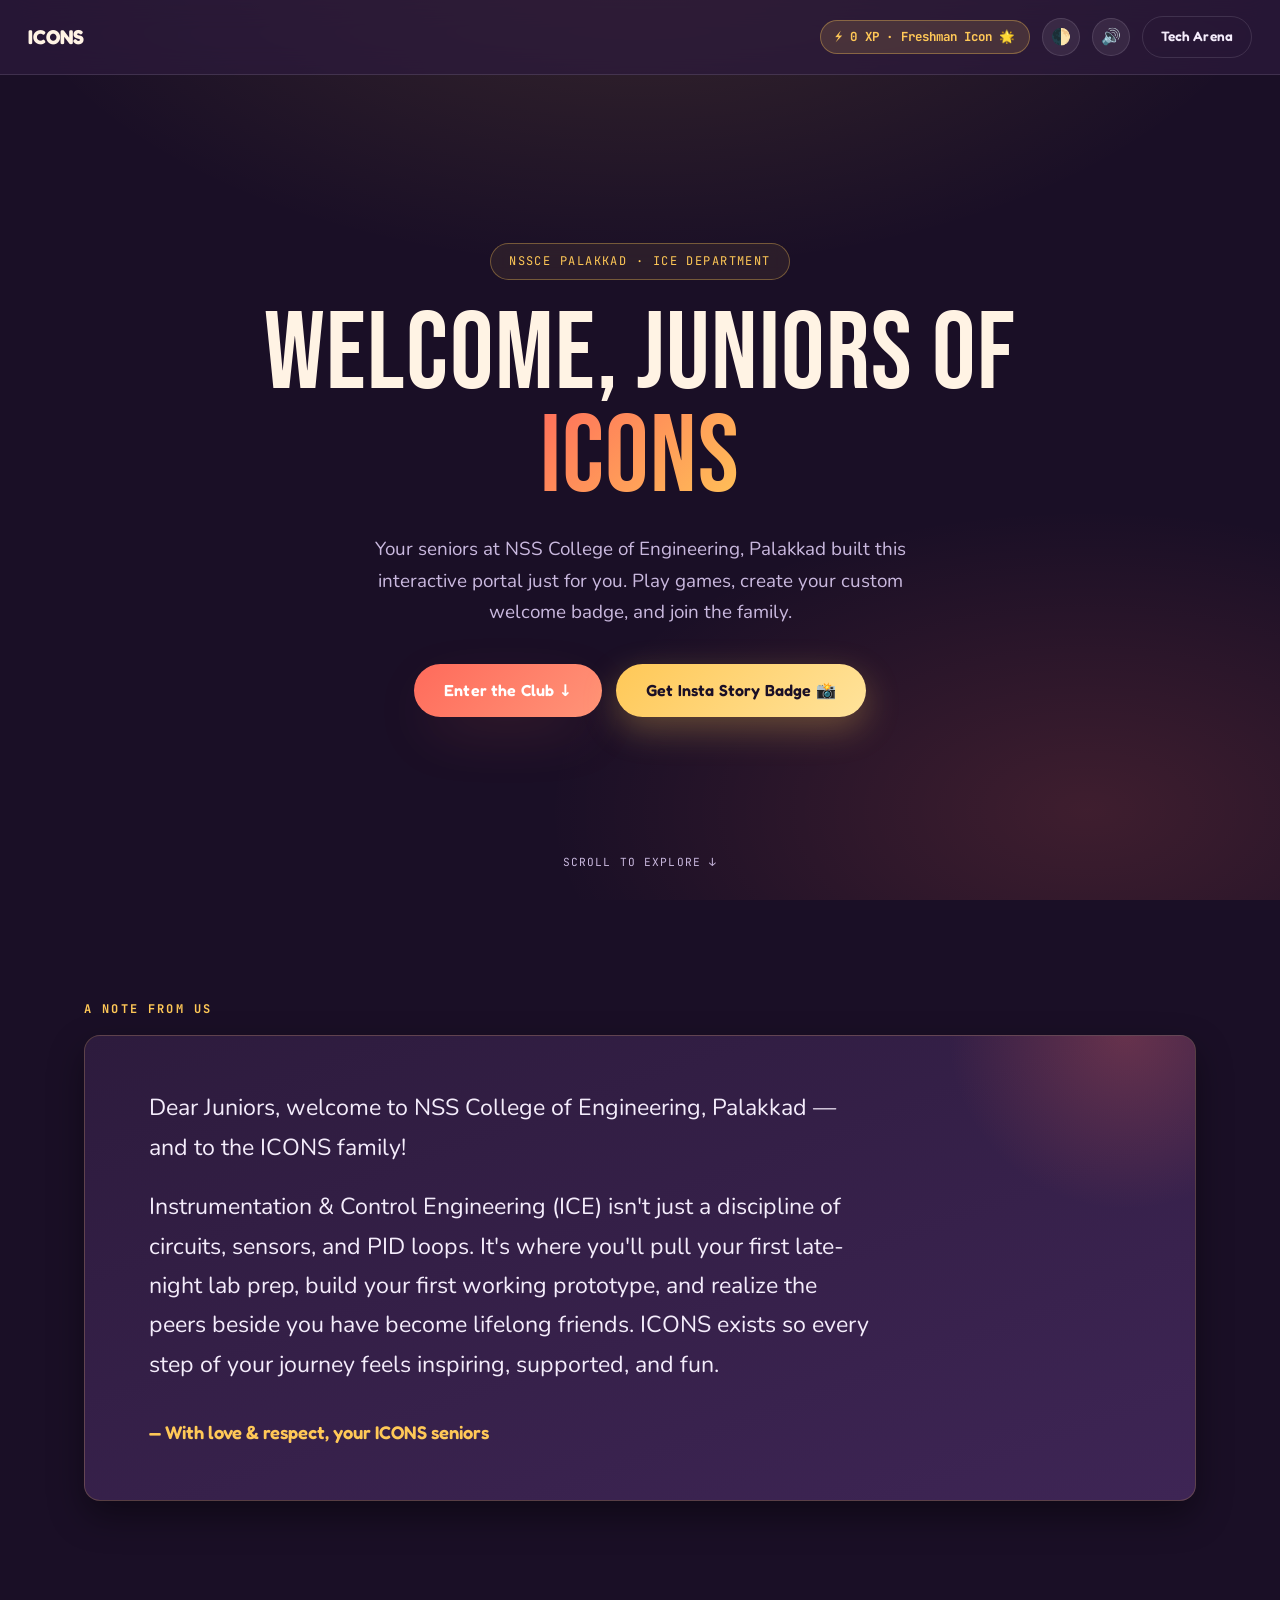
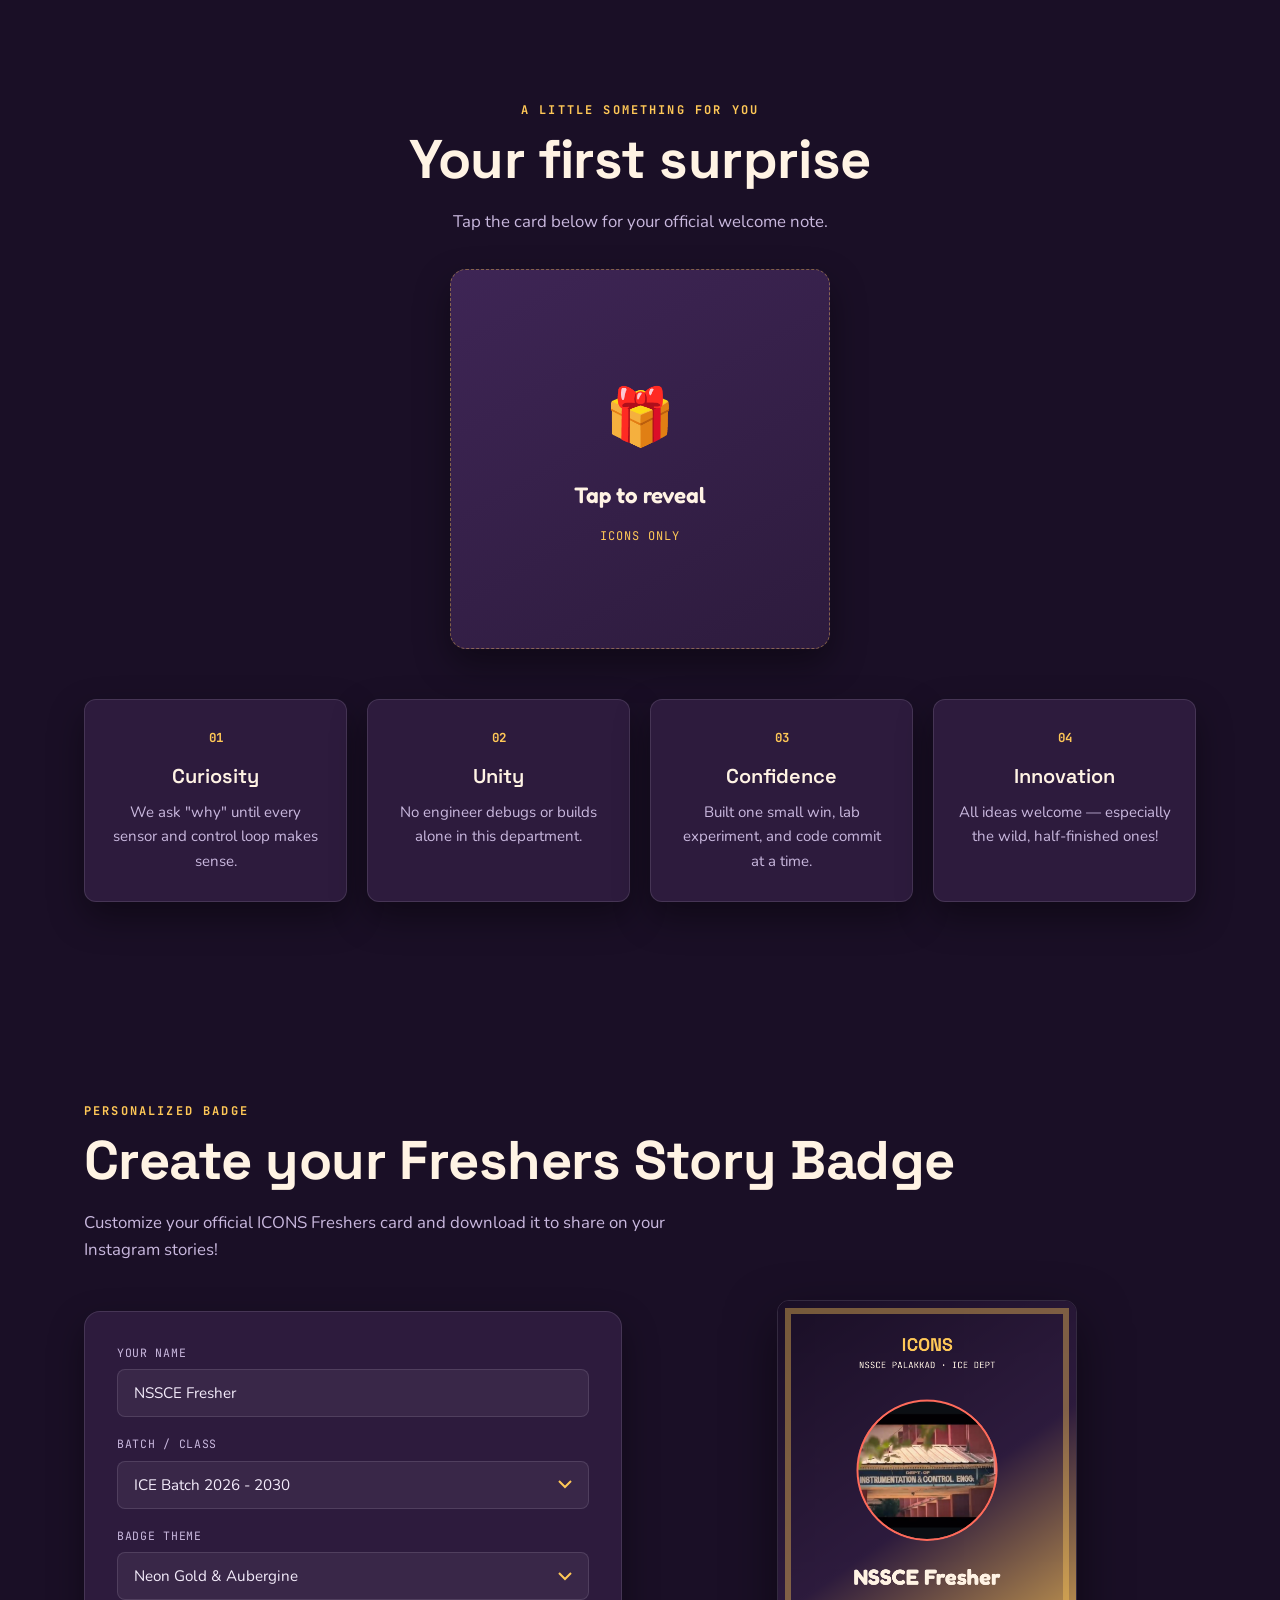
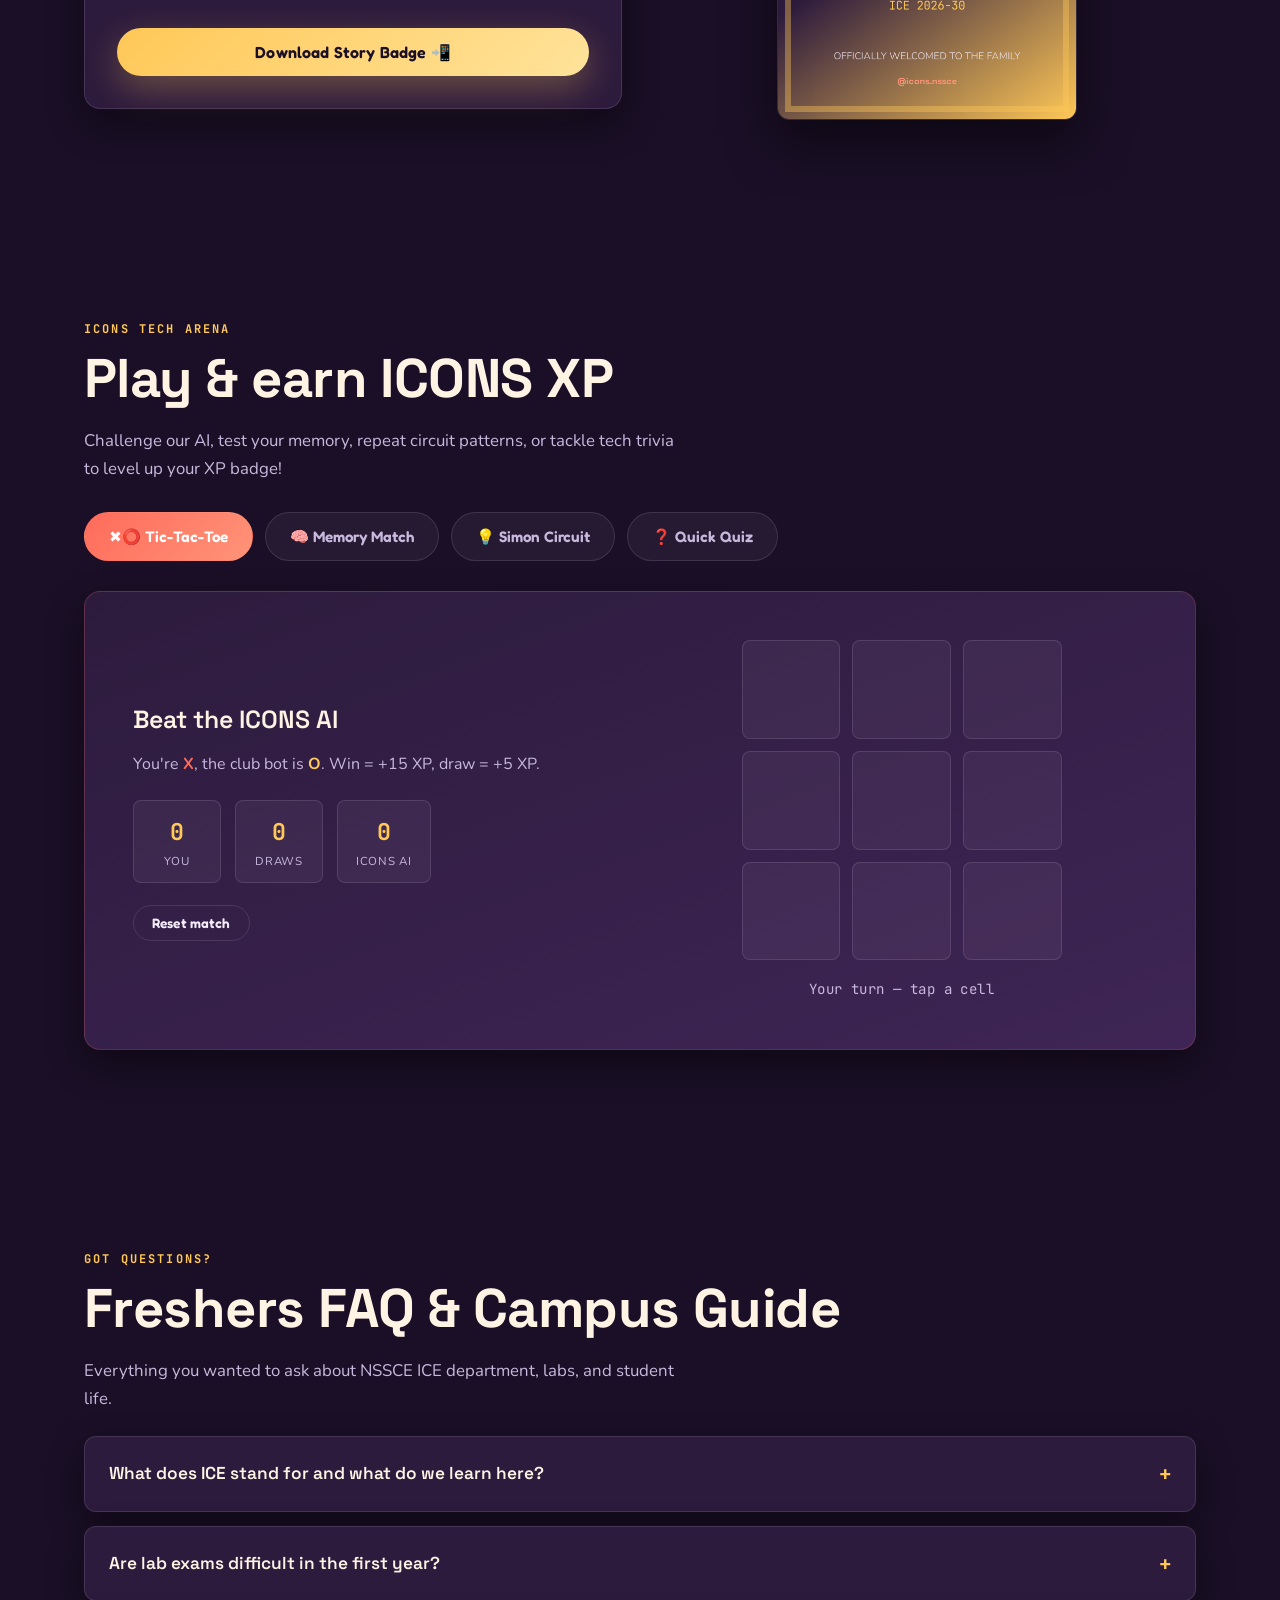
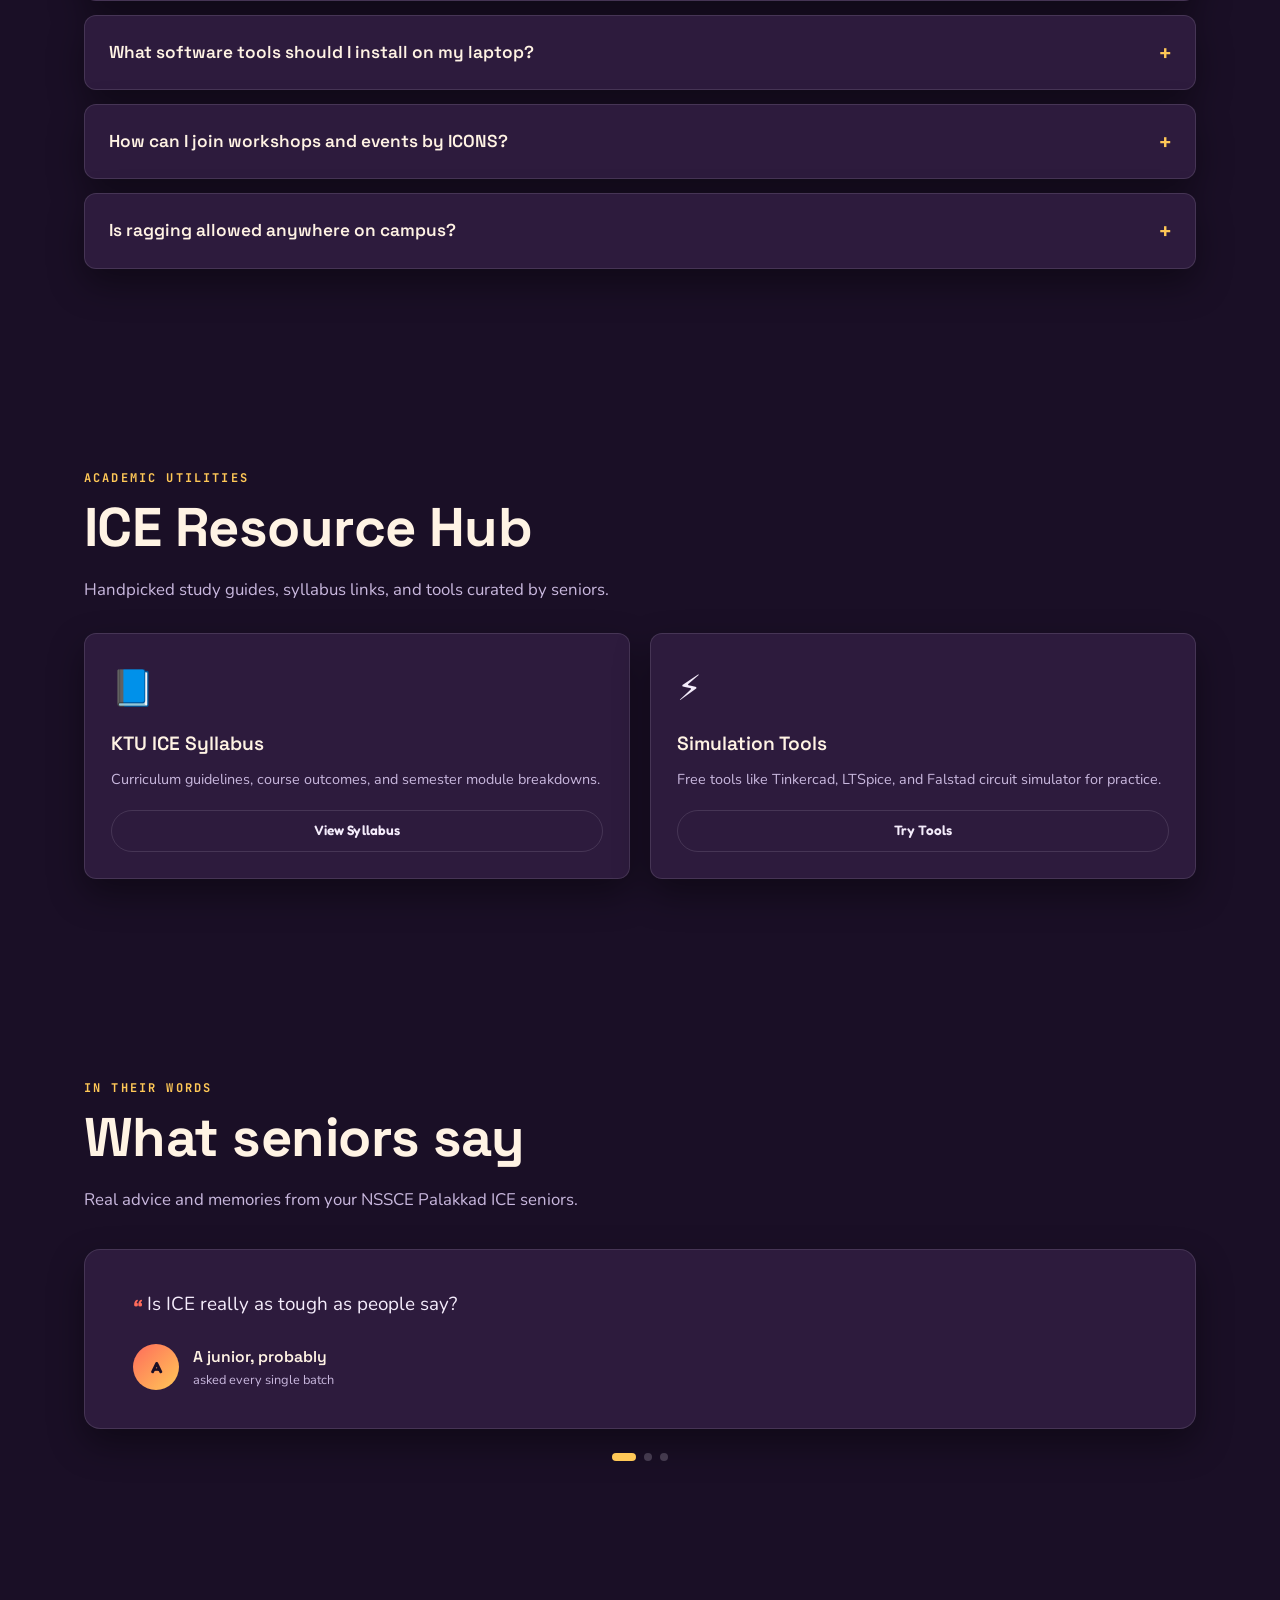
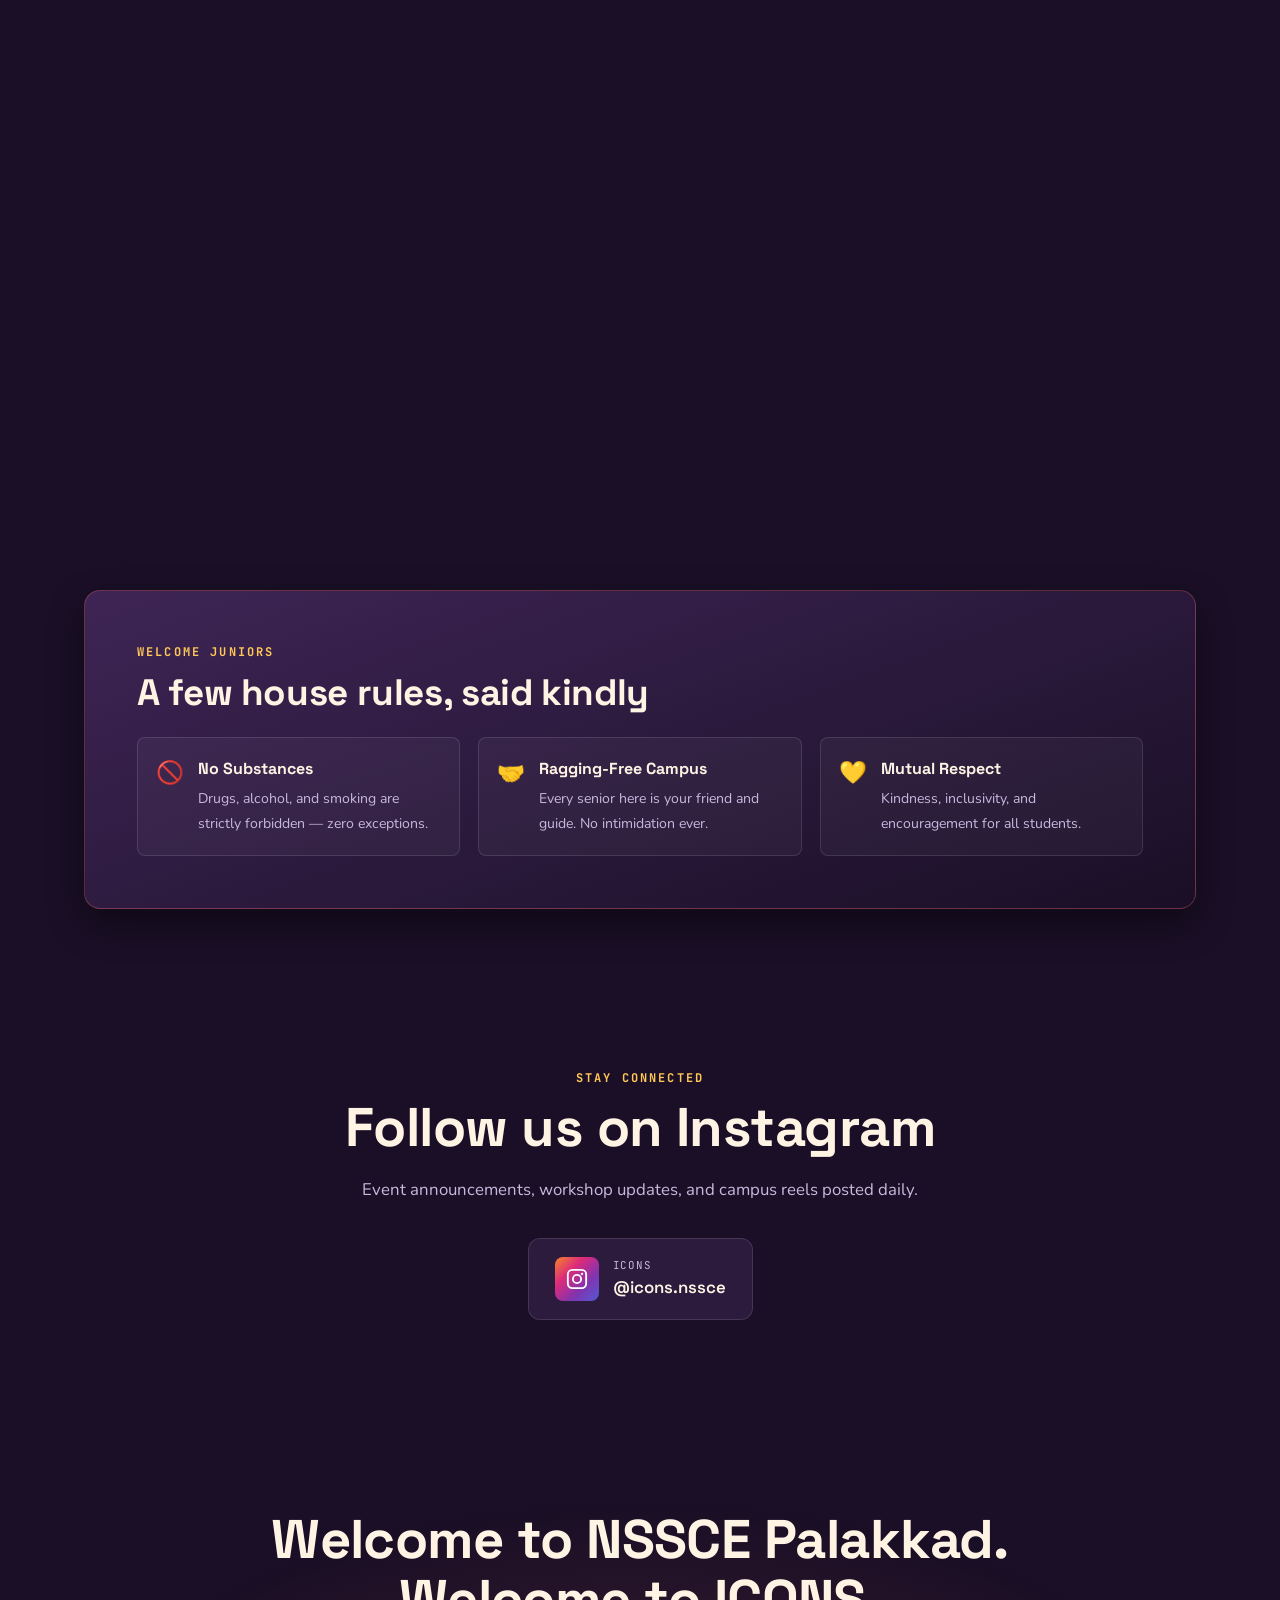
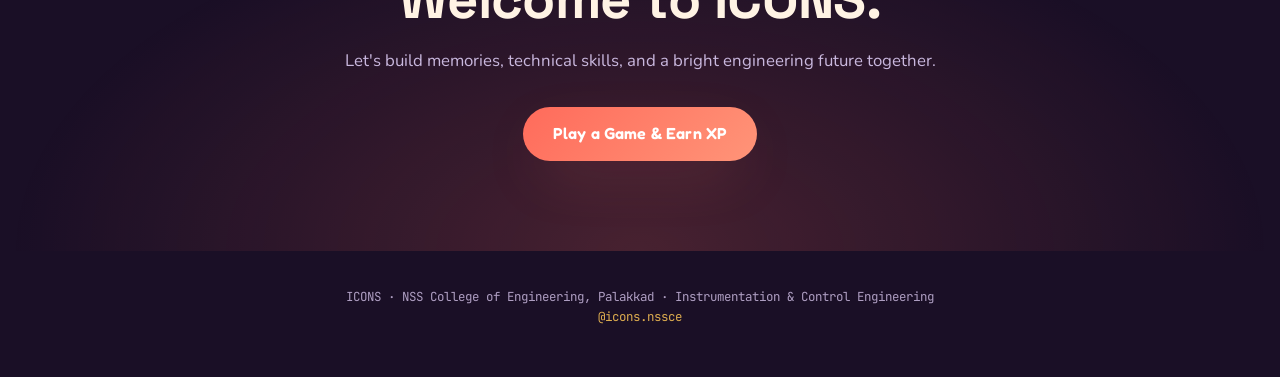
==== index.html @ 12be8f96 "Initial commit" ====
<!DOCTYPE html>
<html lang="en" data-theme="dark">
<head>
<meta charset="UTF-8">
<meta name="viewport" content="width=device-width, initial-scale=1, viewport-fit=cover">
<title>ICONS — Welcome, NSSCE Palakkad Juniors</title>
<meta name="theme-color" content="#1A0F26">
<meta name="description" content="An ultra-modern, cinematic tech portal for NSSCE Palakkad Instrumentation & Control Engineering (ICE) juniors built by ICONS seniors.">

<!-- Open Graph / Social Sharing -->
<meta property="og:title" content="ICONS — Welcome, NSSCE Palakkad Juniors">
<meta property="og:description" content="Interactive 3D tech portal, games, Insta story badge builder, freshers FAQ & study resources.">
<meta property="og:type" content="website">

<link rel="preconnect" href="https://fonts.googleapis.com">
<link rel="preconnect" href="https://fonts.gstatic.com" crossorigin>
<link href="https://fonts.googleapis.com/css2?family=Bebas+Neue&family=Space+Grotesk:wght@500;600;700&family=Fredoka:wght@500;600;700&family=Nunito:wght@400;600;700;800&family=JetBrains+Mono:wght@400;500;700&display=swap" rel="stylesheet">

<link rel="stylesheet" href="style.css">
</head>
<body>

<!-- Particle Canvas & Confetti -->
<canvas id="heroCanvas"></canvas>
<canvas id="confettiCanvas"></canvas>

<!-- LOADER -->
<div id="loader">
  <div class="loader-mark">ICONS</div>
  <div class="loader-track"><div class="loader-fill" id="loaderFill"></div></div>
  <div class="loader-pct" id="loaderPct">0% — WARMING UP THE WELCOME</div>
</div>

<!-- NAV -->
<nav>
  <div class="logo">ICONS</div>
  <div class="nav-right">
    <div class="xp-pill" id="xpPill" title="Your total XP earned">⚡ <span id="xpVal">0</span> XP · <span id="rankVal">Freshman</span></div>
    <button class="icon-btn" id="themeToggleBtn" aria-label="Toggle Theme">🌓</button>
    <button class="icon-btn" id="soundToggleBtn" aria-label="Toggle Sound FX">🔊</button>
    <a href="#games" class="btn ghost small">Tech Arena</a>
  </div>
</nav>

<!-- HERO -->
<header class="hero">
  <div class="hero-content">
    <div class="hero-badge">NSSCE Palakkad · ICE Department</div>
    <h1 class="hero-title">Welcome, Juniors of <span class="accent">ICONS</span></h1>
    <p class="hero-tagline">Your seniors at NSS College of Engineering, Palakkad built this interactive portal just for you. Play games, create your custom welcome badge, and join the family.</p>

    <div class="hero-actions">
      <a href="#welcome" class="btn">Enter the Club ↓</a>
      <a href="#badgeBuilder" class="btn gold">Get Insta Story Badge 📸</a>
    </div>
  </div>
  <div class="scroll-hint">Scroll to explore ↓</div>
</header>

<!-- WELCOME MESSAGE -->
<section class="section" id="welcome">
  <div class="eyebrow reveal">A note from us</div>
  <div class="welcome-card reveal delay-1" style="margin-top:16px;">
    <p>Dear Juniors, welcome to NSS College of Engineering, Palakkad — and to the ICONS family!</p>
    <p>Instrumentation &amp; Control Engineering (ICE) isn't just a discipline of circuits, sensors, and PID loops. It's where you'll pull your first late-night lab prep, build your first working prototype, and realize the peers beside you have become lifelong friends. ICONS exists so every step of your journey feels inspiring, supported, and fun.</p>
    <div class="welcome-sign">— With love &amp; respect, your ICONS seniors</div>
  </div>
</section>

<!-- SURPRISE REVEAL -->
<section class="section surprise-wrap">
  <div class="eyebrow reveal">A little something for you</div>
  <h2 class="section-title reveal delay-1">Your first surprise</h2>
  <p class="section-sub reveal delay-1" style="margin:0 auto;">Tap the card below for your official welcome note.</p>
  <div class="surprise-card reveal delay-2" id="surpriseCard" tabindex="0" role="button" aria-label="Tap to reveal surprise message">
    <div class="surprise-inner">
      <div class="surprise-face surprise-front">
        <div class="icon">🎁</div>
        <div class="label">Tap to reveal</div>
        <div class="hint">ICONS only</div>
      </div>
      <div class="surprise-face surprise-back">
        <div class="icon">✨</div>
        <div class="label">You belong here!</div>
        <div class="sub">Whatever lab, exam, or project comes your way — we've got your back 100%. Welcome home!</div>
      </div>
    </div>
  </div>

  <div class="values reveal delay-3">
    <div class="value-card"><div class="num">01</div><h3>Curiosity</h3><p>We ask "why" until every sensor and control loop makes sense.</p></div>
    <div class="value-card"><div class="num">02</div><h3>Unity</h3><p>No engineer debugs or builds alone in this department.</p></div>
    <div class="value-card"><div class="num">03</div><h3>Confidence</h3><p>Built one small win, lab experiment, and code commit at a time.</p></div>
    <div class="value-card"><div class="num">04</div><h3>Innovation</h3><p>All ideas welcome — especially the wild, half-finished ones!</p></div>
  </div>
</section>

<!-- INSTA STORY BADGE BUILDER -->
<section class="section" id="badgeBuilder">
  <div class="eyebrow reveal">Personalized Badge</div>
  <h2 class="section-title reveal delay-1">Create your Freshers Story Badge</h2>
  <p class="section-sub reveal delay-1">Customize your official ICONS Freshers card and download it to share on your Instagram stories!</p>

  <div class="badge-builder-grid reveal delay-2">
    <div class="badge-form">
      <div class="field">
        <label for="badgeName">Your Name</label>
        <input type="text" id="badgeName" placeholder="e.g. Rahul Sharma" value="NSSCE Fresher" maxlength="24">
      </div>
      <div class="field">
        <label for="badgeBatch">Batch / Class</label>
        <select id="badgeBatch">
          <option value="ICE 2026-30">ICE Batch 2026 - 2030</option>
          <option value="ICE 2025-29">ICE Batch 2025 - 2029</option>
          <option value="Instrumentation & Control">Instrumentation &amp; Control</option>
        </select>
      </div>
      <div class="field">
        <label for="badgeTheme">Badge Theme</label>
        <select id="badgeTheme">
          <option value="gold">Neon Gold &amp; Aubergine</option>
          <option value="coral">Cyber Coral &amp; Crimson</option>
          <option value="emerald">Electric Emerald &amp; Dark</option>
          <option value="solar">Solar Gold &amp; Light</option>
        </select>
      </div>
      <button class="btn gold" id="downloadBadgeBtn" style="width:100%; margin-top:10px;">Download Story Badge 📲</button>
    </div>

    <div class="badge-preview-box">
      <canvas id="badgeCanvas" width="600" height="840"></canvas>
    </div>
  </div>
</section>

<!-- GAMES HUB & TECH ARENA -->
<section class="section" id="games">
  <div class="eyebrow reveal">ICONS Tech Arena</div>
  <h2 class="section-title reveal delay-1">Play &amp; earn ICONS XP</h2>
  <p class="section-sub reveal delay-1">Challenge our AI, test your memory, repeat circuit patterns, or tackle tech trivia to level up your XP badge!</p>

  <div class="game-select reveal delay-2">
    <button class="game-pill active" data-game="ttt">✖️⭕ Tic-Tac-Toe</button>
    <button class="game-pill" data-game="memory">🧠 Memory Match</button>
    <button class="game-pill" data-game="simon">💡 Simon Circuit</button>
    <button class="game-pill" data-game="quiz">❓ Quick Quiz</button>
  </div>

  <!-- TIC TAC TOE -->
  <div class="game-panel active" id="panel-ttt">
    <div class="game-grid-layout">
      <div class="game-info">
        <h3>Beat the ICONS AI</h3>
        <p>You're <strong style="color:var(--coral)">X</strong>, the club bot is <strong style="color:var(--gold)">O</strong>. Win = +15 XP, draw = +5 XP.</p>
        <div class="scoreboard">
          <div class="score"><div class="n" id="scoreYou">0</div><div class="l">You</div></div>
          <div class="score"><div class="n" id="scoreDraw">0</div><div class="l">Draws</div></div>
          <div class="score"><div class="n" id="scoreAI">0</div><div class="l">Icons AI</div></div>
        </div>
        <button class="btn ghost small" id="resetGame">Reset match</button>
      </div>
      <div>
        <div class="board" id="board"></div>
        <div class="game-status" id="gameStatus">Your turn — tap a cell</div>
      </div>
    </div>
  </div>

  <!-- MEMORY MATCH -->
  <div class="game-panel" id="panel-memory">
    <div class="game-grid-layout">
      <div class="game-info">
        <h3>Memory Match</h3>
        <p>Flip cards to find all 8 engineering pairs. Fewer moves earn higher XP payouts (up to +50 XP)!</p>
        <div class="scoreboard">
          <div class="score"><div class="n" id="memMoves">0</div><div class="l">Moves</div></div>
          <div class="score"><div class="n" id="memPairs">0/8</div><div class="l">Pairs</div></div>
        </div>
        <button class="btn ghost small" id="resetMemory">New shuffle</button>
      </div>
      <div>
        <div class="memory-grid" id="memoryGrid"></div>
        <div class="game-status" id="memStatus">Find the matching pairs</div>
      </div>
    </div>
  </div>

  <!-- SIMON CIRCUIT (PATTERN MEMORY) -->
  <div class="game-panel" id="panel-simon">
    <div class="game-grid-layout">
      <div class="game-info">
        <h3>Simon Circuit</h3>
        <p>Repeat the glowing LED circuit pattern sequence. Reach step 5 for +25 XP!</p>
        <div class="scoreboard">
          <div class="score"><div class="n" id="simonScore">0</div><div class="l">Level</div></div>
          <div class="score"><div class="n" id="simonBest">0</div><div class="l">Best</div></div>
        </div>
        <button class="btn ghost small" id="startSimon">Start Circuit</button>
      </div>
      <div>
        <div class="simon-grid">
          <div class="simon-pad simon-red" data-pad="0">🔴</div>
          <div class="simon-pad simon-blue" data-pad="1">🔵</div>
          <div class="simon-pad simon-green" data-pad="2">🟢</div>
          <div class="simon-pad simon-yellow" data-pad="3">🟡</div>
        </div>
        <div class="game-status" id="simonStatus">Press 'Start Circuit' to begin</div>
      </div>
    </div>
  </div>

  <!-- QUIZ -->
  <div class="game-panel" id="panel-quiz">
    <div class="game-grid-layout">
      <div class="game-info">
        <h3>Quick Tech Quiz</h3>
        <p>5 quick questions on ICE, circuits, and control systems. Earn +10 XP for every correct answer!</p>
        <div class="scoreboard">
          <div class="score"><div class="n" id="quizScore">0</div><div class="l">Correct</div></div>
          <div class="score"><div class="n" id="quizTotal">5</div><div class="l">Questions</div></div>
        </div>
        <button class="btn ghost small" id="resetQuiz">Restart quiz</button>
      </div>
      <div>
        <div class="quiz-progress" id="quizProgress">Question 1 of 5</div>
        <div class="quiz-q" id="quizQ">Loading question…</div>
        <div class="quiz-options" id="quizOptions"></div>
      </div>
    </div>
  </div>
</section>

<!-- FRESHERS FAQ ACCORDION -->
<section class="section">
  <div class="eyebrow reveal">Got questions?</div>
  <h2 class="section-title reveal delay-1">Freshers FAQ &amp; Campus Guide</h2>
  <p class="section-sub reveal delay-1">Everything you wanted to ask about NSSCE ICE department, labs, and student life.</p>

  <div class="faq-list reveal delay-2" id="faqList" style="margin-top:24px;">
    <div class="faq-item">
      <div class="faq-q">What does ICE stand for and what do we learn here?</div>
      <div class="faq-a">Instrumentation &amp; Control Engineering (ICE) focuses on automation, sensors, process control, robotics, embedded systems, and industrial signal processing. You'll master both hardware and software!</div>
    </div>
    <div class="faq-item">
      <div class="faq-q">Are lab exams difficult in the first year?</div>
      <div class="faq-a">Not at all! As long as you understand basic circuit logic and complete your lab record regularly, lab exams are straightforward. Plus, seniors are always around to help you review before viva!</div>
    </div>
    <div class="faq-item">
      <div class="faq-q">What software tools should I install on my laptop?</div>
      <div class="faq-a">We recommend installing VS Code, Python 3, MATLAB / GNU Octave, Arduino IDE, and Proteus / LTSpice for circuit simulations.</div>
    </div>
    <div class="faq-item">
      <div class="faq-q">How can I join workshops and events by ICONS?</div>
      <div class="faq-a">Follow our official Instagram @icons.nssce and join our WhatsApp announcements group to stay updated. All workshops (Arduino, Web Dev, IoT, AI) are open to all ICE juniors!</div>
    </div>
    <div class="faq-item">
      <div class="faq-q">Is ragging allowed anywhere on campus?</div>
      <div class="faq-a">Strictly ZERO tolerance! NSSCE Palakkad is a 100% anti-ragging campus. Seniors are here to guide, mentor, and support you as family.</div>
    </div>
  </div>
</section>

<!-- ICE RESOURCE HUB -->
<section class="section">
  <div class="eyebrow reveal">Academic Utilities</div>
  <h2 class="section-title reveal delay-1">ICE Resource Hub</h2>
  <p class="section-sub reveal delay-1">Handpicked study guides, syllabus links, and tools curated by seniors.</p>

  <div class="resource-grid reveal delay-2">
    <div class="res-card">
      <div>
        <div class="res-icon">📘</div>
        <h3>KTU ICE Syllabus</h3>
        <p>Curriculum guidelines, course outcomes, and semester module breakdowns.</p>
      </div>
      <a class="btn ghost small" href="files/syllabus_first_years.pdf" download="ICE_Syllabus_First_Year.pdf">View Syllabus</a>
    </div>
    <div class="res-card">
      <div>
        <div class="res-icon">⚡</div>
        <h3>Simulation Tools</h3>
        <p>Free tools like Tinkercad, LTSpice, and Falstad circuit simulator for practice.</p>
      </div>
      <a class="btn ghost small" href="simulation-tools.html">Try Tools</a>
    </div>
  </div>
</section>

<!-- TESTIMONIALS -->
<section class="section">
  <div class="eyebrow reveal">In their words</div>
  <h2 class="section-title reveal delay-1">What seniors say</h2>
  <p class="section-sub reveal delay-1">Real advice and memories from your NSSCE Palakkad ICE seniors.</p>
  <div class="testimonial-wrap reveal delay-2">
    <div class="testimonial active">
      <div class="t-quote">Is ICE really as tough as people say?</div>
      <div class="t-person"><div class="t-avatar">A</div><div><div class="t-name">A junior, probably</div><div class="t-role">asked every single batch</div></div></div>
    </div>
    <div class="testimonial">
      <div class="t-quote">Only in the first couple of weeks! Once you get used to lab setups and circuit theory, it becomes deeply rewarding.</div>
      <div class="t-person"><div class="t-avatar">S</div><div><div class="t-name">A senior, definitely</div><div class="t-role">3rd Year, ICE</div></div></div>
    </div>
    <div class="testimonial">
      <div class="t-quote">The bond in the ICE department is unbeatable. Seniors and juniors build real projects together.</div>
      <div class="t-person"><div class="t-avatar">M</div><div><div class="t-name">ICONS Member</div><div class="t-role">Final Year</div></div></div>
    </div>
    <div class="t-dots" id="tDots"></div>
  </div>
</section>

<!-- DIGITAL MEMORY WALL -->
<section class="section">
  <div class="eyebrow reveal">Digital Memory Wall</div>
  <h2 class="section-title reveal delay-1">Photos &amp; Moments</h2>
  <div class="gallery-grid reveal delay-2" id="galleryGrid"></div>
</section>

<!-- RULES & CONDUCT -->
<section class="section">
  <div class="rules-card reveal">
    <div class="eyebrow">Welcome Juniors</div>
    <h2 class="section-title" style="font-size:clamp(1.6rem, 4vw, 2.3rem);">A few house rules, said kindly</h2>
    <div class="rules-grid">
      <div class="rule"><span class="ic">🚫</span><div><strong>No Substances</strong><span>Drugs, alcohol, and smoking are strictly forbidden — zero exceptions.</span></div></div>
      <div class="rule"><span class="ic">🤝</span><div><strong>Ragging-Free Campus</strong><span>Every senior here is your friend and guide. No intimidation ever.</span></div></div>
      <div class="rule"><span class="ic">💛</span><div><strong>Mutual Respect</strong><span>Kindness, inclusivity, and encouragement for all students.</span></div></div>
    </div>
  </div>
</section>

<!-- FOLLOW US -->
<section class="section" style="text-align:center; padding-top:60px; padding-bottom:60px;">
  <div class="eyebrow reveal">Stay Connected</div>
  <h2 class="section-title reveal delay-1">Follow us on Instagram</h2>
  <p class="section-sub reveal delay-1" style="margin:0 auto;">Event announcements, workshop updates, and campus reels posted daily.</p>
  <div class="social-strip reveal delay-2">
    <a class="social-card" href="https://instagram.com/icons.nssce" target="_blank" rel="noopener">
      <div class="social-icon"><svg viewBox="0 0 24 24" fill="none" xmlns="http://www.w3.org/2000/svg"><rect x="2" y="2" width="20" height="20" rx="5" stroke="white" stroke-width="2"/><circle cx="12" cy="12" r="4.5" stroke="white" stroke-width="2"/><circle cx="17.5" cy="6.5" r="1.2" fill="white"/></svg></div>
      <div class="social-text"><div class="social-label">ICONS</div><div class="social-handle">@icons.nssce</div></div>
    </a>
  </div>
</section>

<!-- FINAL CTA -->
<section class="final-cta reveal">
  <h2 class="section-title" style="font-size:clamp(2.1rem, 6vw, 3.4rem);">Welcome to NSSCE Palakkad.<br>Welcome to ICONS.</h2>
  <p class="section-sub" style="margin:16px auto 32px;">Let's build memories, technical skills, and a bright engineering future together.</p>
  <a href="#games" class="btn">Play a Game &amp; Earn XP</a>
</section>

<!-- LIGHTBOX DIALOG -->
<dialog id="lightboxDialog">
  <div class="lightbox-content">
    <button class="lightbox-close" id="closeLightboxBtn" aria-label="Close dialog">&times;</button>
    <div class="lightbox-media" id="lightboxEmoji">🎬</div>
    <div class="lightbox-title" id="lightboxTitle">Event Title</div>
    <div class="lightbox-desc" id="lightboxDesc">Description goes here...</div>
  </div>
</dialog>

<footer>
  ICONS · NSS College of Engineering, Palakkad · Instrumentation &amp; Control Engineering<br>
  <a href="https://instagram.com/icons.nssce" target="_blank" rel="noopener" style="color:var(--gold);">@icons.nssce</a>
</footer>

<div id="toast"></div>

<script src="index.js"></script>
</body>
</html>
---- style.css ----
:root[data-theme="dark"] {
  --bg-main: #1A0F26;
  --bg-card: #2D1B3D;
  --bg-card-alt: #3E2555;
  --coral: #FF6B5B;
  --coral-soft: #FF9478;
  --gold: #FFC857;
  --gold-soft: #FFE39B;
  --cream: #FFF3E4;
  --ink: #F4ECFB;
  --ink-dim: #C9B8DE;
  --glass-bg: rgba(45, 27, 61, 0.7);
  --glass-border: rgba(244, 236, 251, 0.12);
  --shadow-glow: 0 20px 60px -20px rgba(255, 107, 91, 0.4);
  --shadow-card: 0 15px 35px rgba(0, 0, 0, 0.4);
}

:root[data-theme="light"] {
  --bg-main: #FAF5EE;
  --bg-card: #FFFFFF;
  --bg-card-alt: #F0E6F7;
  --coral: #E64A38;
  --coral-soft: #FF7B6E;
  --gold: #D99B00;
  --gold-soft: #FFD266;
  --cream: #1A0F26;
  --ink: #221533;
  --ink-dim: #5C4B70;
  --glass-bg: rgba(255, 255, 255, 0.85);
  --glass-border: rgba(34, 21, 51, 0.12);
  --shadow-glow: 0 20px 50px -15px rgba(230, 74, 56, 0.25);
  --shadow-card: 0 12px 30px rgba(0, 0, 0, 0.08);
}

*, *::before, *::after { box-sizing: border-box; margin: 0; padding: 0; }
html { scroll-behavior: smooth; }
body {
  font-family: 'Nunito', system-ui, sans-serif;
  background: var(--bg-main);
  color: var(--ink);
  overflow-x: hidden;
  min-height: 100vh;
  line-height: 1.6;
  transition: background 0.4s ease, color 0.4s ease;
}
img, video { max-width: 100%; display: block; }
a { color: inherit; text-decoration: none; }
::selection { background: var(--coral); color: #FFF; }

@media (prefers-reduced-motion: reduce) {
  *, *::before, *::after {
    animation-duration: 0.001ms !important;
    animation-iteration-count: 1 !important;
    transition-duration: 0.001ms !important;
    scroll-behavior: auto !important;
  }
}
:focus-visible { outline: 3px solid var(--gold); outline-offset: 3px; border-radius: 6px; }

/* Typography & Utilities */
.eyebrow { font-family: 'JetBrains Mono', monospace; font-size: 0.75rem; letter-spacing: 0.18em; text-transform: uppercase; color: var(--gold); font-weight: 700; }
.section { padding: 100px 24px; max-width: 1160px; margin: 0 auto; position: relative; z-index: 2; }
.section-title { font-family: 'Space Grotesk', system-ui, sans-serif; font-weight: 700; font-size: clamp(2.1rem, 5vw, 3.4rem); line-height: 1.1; margin: 10px 0 18px; letter-spacing: -0.01em; color: var(--cream); }
.section-sub { color: var(--ink-dim); font-size: 1.05rem; max-width: 600px; line-height: 1.65; }

/* Buttons */
.btn {
  font-family: 'Fredoka', system-ui, sans-serif; font-weight: 600; font-size: 1rem; letter-spacing: 0.01em;
  padding: 14px 30px; border-radius: 999px; border: none; cursor: pointer;
  display: inline-flex; align-items: center; justify-content: center; gap: 10px;
  background: linear-gradient(135deg, var(--coral), var(--coral-soft));
  color: #FFF; box-shadow: var(--shadow-glow);
  transition: transform .25s cubic-bezier(.22,1,.36,1), box-shadow .25s cubic-bezier(.22,1,.36,1), filter .25s ease;
}
.btn:hover { transform: translateY(-3px) scale(1.02); box-shadow: 0 26px 70px -18px rgba(255, 107, 91, 0.5); filter: brightness(1.05); }
.btn:active { transform: translateY(0) scale(0.98); }
.btn:disabled { opacity: 0.5; cursor: not-allowed; transform: none; }
.btn.ghost { background: transparent; color: var(--ink); border: 1.5px solid var(--glass-border); box-shadow: none; }
.btn.ghost:hover { border-color: var(--gold); color: var(--gold); background: rgba(255, 200, 87, 0.08); }
.btn.gold { background: linear-gradient(135deg, var(--gold), var(--gold-soft)); color: #1A0F26; box-shadow: 0 12px 35px rgba(255, 200, 87, 0.3); }
.btn.small { padding: 9px 18px; font-size: 0.85rem; }

/* Scroll Reveal */
.reveal { opacity: 0; transform: translateY(36px); transition: opacity .8s cubic-bezier(.22,1,.36,1), transform .8s cubic-bezier(.22,1,.36,1); }
.reveal.in-view { opacity: 1; transform: translateY(0); }
.reveal.delay-1 { transition-delay: .1s; } .reveal.delay-2 { transition-delay: .2s; } .reveal.delay-3 { transition-delay: .3s; }

/* Inputs & Form controls */
input, select {
  font-family: 'Nunito', system-ui, sans-serif; font-size: 0.95rem;
  background: rgba(244, 236, 251, 0.06);
  border: 1.5px solid var(--glass-border);
  color: var(--ink);
  padding: 13px 16px; border-radius: 8px;
  width: 100%; transition: border-color .2s ease, background .2s ease;
}
input::placeholder { color: var(--ink-dim); opacity: 0.7; }
input:focus, select:focus { border-color: var(--gold); background: rgba(255, 200, 87, 0.06); outline: none; }
label { font-family: 'JetBrains Mono', monospace; font-size: 0.72rem; letter-spacing: 0.06em; text-transform: uppercase; color: var(--ink-dim); display: block; margin-bottom: 7px; }
.field { margin-bottom: 18px; }
select { appearance: none; background-image: url("data:image/svg+xml,%3Csvg xmlns='http://www.w3.org/2000/svg' width='14' height='9'%3E%3Cpath d='M1 1l6 6 6-6' stroke='%23FFC857' stroke-width='2' fill='none'/%3E%3C/svg%3E"); background-repeat: no-repeat; background-position: right 16px center; padding-right: 40px; }
select option { background: var(--bg-card); color: var(--ink); }

/* Background Canvas */
#heroCanvas, #confettiCanvas {
  position: fixed; inset: 0; width: 100%; height: 100%; pointer-events: none;
}
#heroCanvas { z-index: 1; opacity: 0.65; }
#confettiCanvas { z-index: 9990; }

/* Loader */
#loader {
  position: fixed; inset: 0; z-index: 9999;
  background: radial-gradient(ellipse at 50% 30%, var(--bg-card-alt), var(--bg-main) 75%);
  display: flex; flex-direction: column; align-items: center; justify-content: center; gap: 22px;
  transition: opacity .7s ease, visibility .7s ease;
}
#loader.hidden { opacity: 0; visibility: hidden; pointer-events: none; }
.loader-mark { font-family: 'Fredoka', system-ui, sans-serif; font-weight: 700; font-size: clamp(2.6rem, 8vw, 4.5rem); letter-spacing: 0.02em;
  background: linear-gradient(135deg, var(--gold), var(--coral)); -webkit-background-clip: text; background-clip: text; color: transparent; }
.loader-track { width: min(320px, 75vw); height: 6px; border-radius: 99px; background: rgba(244, 236, 251, 0.12); overflow: hidden; }
.loader-fill { height: 100%; width: 0%; background: linear-gradient(90deg, var(--coral), var(--gold)); border-radius: 99px; transition: width .2s linear; }
.loader-pct { font-family: 'JetBrains Mono', monospace; font-size: 0.85rem; color: var(--ink-dim); letter-spacing: 0.05em; }

/* NAV */
nav {
  position: fixed; top: 0; left: 0; right: 0; z-index: 500;
  display: flex; align-items: center; justify-content: space-between;
  padding: 16px 28px;
  backdrop-filter: blur(14px); -webkit-backdrop-filter: blur(14px);
  background: var(--glass-bg);
  border-bottom: 1px solid var(--glass-border);
  transition: background 0.4s ease;
}
.logo { font-family: 'Fredoka', system-ui, sans-serif; font-weight: 700; font-size: 1.25rem; color: var(--cream); display: flex; align-items: center; gap: 6px; }
.logo span { color: var(--coral); }
.nav-right { display: flex; align-items: center; gap: 12px; }
.xp-pill {
  display: flex; align-items: center; gap: 8px;
  background: rgba(255, 200, 87, 0.14); border: 1px solid rgba(255, 200, 87, 0.35);
  padding: 6px 14px; border-radius: 99px; font-family: 'JetBrains Mono', monospace; font-size: 0.78rem; color: var(--gold); font-weight: 700;
}
.icon-btn {
  background: rgba(244, 236, 251, 0.08); border: 1px solid var(--glass-border);
  width: 38px; height: 38px; border-radius: 50%; display: flex; align-items: center; justify-content: center;
  color: var(--ink); cursor: pointer; transition: background .2s, border-color .2s; font-size: 1rem;
}
.icon-btn:hover { border-color: var(--gold); color: var(--gold); background: rgba(255, 200, 87, 0.12); }

/* HERO */
.hero {
  min-height: 100vh; display: flex; flex-direction: column; align-items: center; justify-content: center; text-align: center;
  padding: 140px 24px 80px; position: relative; z-index: 2;
  background:
    radial-gradient(1100px 600px at 50% -10%, rgba(255, 200, 87, 0.14), transparent 60%),
    radial-gradient(900px 500px at 85% 90%, rgba(255, 107, 91, 0.16), transparent 60%),
    var(--bg-main);
  overflow: hidden; transition: background 0.4s ease;
}
.hero-content { position: relative; z-index: 2; max-width: 820px; }
.hero-badge {
  display: inline-flex; align-items: center; gap: 8px;
  font-family: 'JetBrains Mono', monospace; font-size: 0.75rem; letter-spacing: 0.12em; color: var(--gold); text-transform: uppercase;
  padding: 8px 18px; border-radius: 99px; border: 1px solid rgba(255, 200, 87, 0.35); background: rgba(255, 200, 87, 0.08);
  margin-bottom: 24px; backdrop-filter: blur(8px);
}
.hero-title { font-family: 'Bebas Neue', system-ui, sans-serif; font-weight: 400; font-size: clamp(3.2rem, 10vw, 6.8rem); line-height: 0.95; letter-spacing: 0.01em; text-transform: uppercase; color: var(--cream); }
.hero-title .accent { background: linear-gradient(135deg, var(--coral), var(--gold)); -webkit-background-clip: text; background-clip: text; color: transparent; }
.hero-tagline { margin: 24px auto 36px; font-size: 1.18rem; color: var(--ink-dim); max-width: 600px; line-height: 1.65; }

.hero-actions { display: flex; gap: 14px; justify-content: center; flex-wrap: wrap; }
.scroll-hint {
  position: absolute; bottom: 28px; left: 50%; transform: translateX(-50%); display: flex; flex-direction: column; align-items: center; gap: 8px;
  font-family: 'JetBrains Mono', monospace; font-size: 0.7rem; letter-spacing: 0.1em; color: var(--ink-dim); text-transform: uppercase; animation: bob 2.2s ease-in-out infinite;
}
@keyframes bob { 0%, 100% { transform: translate(-50%, 0); } 50% { transform: translate(-50%, 8px); } }

/* WELCOME CARD */
.welcome-card {
  background: linear-gradient(160deg, var(--bg-card), var(--bg-card-alt));
  border-radius: 16px; padding: 52px clamp(24px, 5vw, 64px);
  border: 1px solid rgba(255, 200, 87, 0.2); position: relative; overflow: hidden;
  box-shadow: var(--shadow-card);
}
.welcome-card::after {
  content: ""; position: absolute; top: -40%; right: -10%; width: 360px; height: 360px; border-radius: 50%;
  background: radial-gradient(circle, rgba(255, 107, 91, 0.25), transparent 70%); pointer-events: none;
}
.welcome-card p { font-size: clamp(1.1rem, 2.4vw, 1.45rem); line-height: 1.7; color: var(--ink); max-width: 720px; position: relative; z-index: 1; }
.welcome-card p + p { margin-top: 20px; }
.welcome-sign { margin-top: 34px; font-family: 'Fredoka', system-ui, sans-serif; font-weight: 600; color: var(--gold); font-size: 1.15rem; position: relative; z-index: 1; }

/* SURPRISE CARD */
.surprise-wrap { text-align: center; }
.surprise-card { margin: 34px auto 0; width: min(380px, 88vw); aspect-ratio: 1/1; border-radius: 16px; cursor: pointer; position: relative; perspective: 1200px; }
.surprise-inner { position: relative; width: 100%; height: 100%; transform-style: preserve-3d; transition: transform .8s cubic-bezier(.22,1,.36,1); border-radius: 16px; }
.surprise-card.flipped .surprise-inner { transform: rotateY(180deg); }
.surprise-face { position: absolute; inset: 0; border-radius: 16px; backface-visibility: hidden; display: flex; flex-direction: column; align-items: center; justify-content: center; gap: 14px; padding: 28px; text-align: center; }
.surprise-front { background: linear-gradient(150deg, var(--bg-card-alt), var(--bg-card)); border: 1.5px dashed rgba(255, 200, 87, 0.4); box-shadow: var(--shadow-card); }
.surprise-front .icon { font-size: 3.5rem; }
.surprise-front .label { font-family: 'Fredoka', system-ui, sans-serif; font-weight: 600; font-size: 1.4rem; color: var(--cream); }
.surprise-front .hint { font-family: 'JetBrains Mono', monospace; font-size: 0.75rem; color: var(--gold); letter-spacing: 0.08em; text-transform: uppercase; }
.surprise-back { background: linear-gradient(150deg, var(--coral), var(--gold)); transform: rotateY(180deg); color: #1A0F26; box-shadow: var(--shadow-glow); }
.surprise-back .icon { font-size: 3.8rem; }
.surprise-back .label { font-family: 'Fredoka', system-ui, sans-serif; font-weight: 700; font-size: 1.6rem; }
.surprise-back .sub { font-size: 1rem; font-weight: 700; max-width: 280px; line-height: 1.45; }

/* 3D TILT VALUES CARDS */
.values { display: grid; grid-template-columns: repeat(auto-fit, minmax(220px, 1fr)); gap: 20px; margin-top: 50px; }
.value-card {
  background: var(--bg-card); border: 1px solid var(--glass-border); border-radius: 12px; padding: 28px 24px;
  transition: transform .35s ease, border-color .35s ease, box-shadow .35s ease;
  transform-style: preserve-3d; box-shadow: var(--shadow-card);
}
.value-card:hover { transform: translateY(-8px) rotateX(4deg) rotateY(-2deg); border-color: var(--coral); box-shadow: 0 20px 40px rgba(0,0,0,0.3); }
.value-card .num { font-family: 'JetBrains Mono', monospace; font-size: 0.78rem; color: var(--gold); font-weight: 700; }
.value-card h3 { font-family: 'Space Grotesk', system-ui, sans-serif; font-weight: 600; font-size: 1.25rem; margin: 12px 0 8px; color: var(--cream); }
.value-card p { color: var(--ink-dim); font-size: 0.94rem; line-height: 1.6; }

/* INSTA STORY BADGE BUILDER */
.badge-builder-grid { display: grid; grid-template-columns: 1fr; gap: 36px; margin-top: 36px; align-items: center; }
@media(min-width: 860px) { .badge-builder-grid { grid-template-columns: 1fr 1fr; } }
.badge-form { background: var(--bg-card); border: 1px solid var(--glass-border); border-radius: 16px; padding: 32px; box-shadow: var(--shadow-card); }
.badge-preview-box { display: flex; flex-direction: column; align-items: center; justify-content: center; gap: 16px; }
#badgeCanvas { max-width: 100%; width: 300px; height: 420px; border-radius: 12px; box-shadow: 0 20px 50px rgba(0,0,0,0.5); border: 1px solid var(--glass-border); }

/* GAMES HUB & TECH ARENA */
.game-select { display: flex; gap: 12px; flex-wrap: wrap; margin: 30px 0; }
.game-pill {
  font-family: 'Fredoka', system-ui, sans-serif; font-weight: 600; font-size: 0.95rem;
  padding: 14px 24px; border-radius: 99px; cursor: pointer;
  background: rgba(244, 236, 251, 0.05); border: 1.5px solid var(--glass-border); color: var(--ink-dim);
  transition: all .25s ease; display: flex; align-items: center; gap: 8px;
}
.game-pill:hover { border-color: var(--gold); color: var(--ink); }
.game-pill.active { background: linear-gradient(135deg, var(--coral), var(--coral-soft)); color: #FFF; border-color: transparent; }

.game-panel {
  background: linear-gradient(160deg, var(--bg-card), var(--bg-card-alt));
  border: 1px solid rgba(255, 107, 91, 0.22); border-radius: 16px;
  padding: clamp(24px, 4vw, 48px); display: none; box-shadow: var(--shadow-card);
}
.game-panel.active { display: block; animation: fadein .5s ease; }
@keyframes fadein { from { opacity: 0; transform: translateY(12px); } to { opacity: 1; transform: translateY(0); } }

.game-grid-layout { display: grid; grid-template-columns: 1fr; gap: 32px; align-items: center; }
@media(min-width: 760px) { .game-grid-layout { grid-template-columns: 1fr 1fr; } }
.game-info h3 { font-family: 'Space Grotesk', system-ui, sans-serif; font-weight: 600; font-size: 1.55rem; color: var(--cream); margin-bottom: 12px; }
.game-info p { color: var(--ink-dim); line-height: 1.6; margin-bottom: 22px; }
.scoreboard { display: flex; gap: 14px; margin-bottom: 22px; flex-wrap: wrap; }
.score { background: rgba(244, 236, 251, 0.05); border: 1px solid var(--glass-border); border-radius: 8px; padding: 12px 18px; text-align: center; min-width: 88px; }
.score .n { font-family: 'JetBrains Mono', monospace; font-size: 1.45rem; color: var(--gold); font-weight: 700; }
.score .l { font-size: 0.72rem; color: var(--ink-dim); text-transform: uppercase; letter-spacing: 0.06em; margin-top: 2px; }

/* Tic Tac Toe Board */
.board { display: grid; grid-template-columns: repeat(3, 1fr); gap: 12px; width: min(320px, 100%); margin: 0 auto; }
.cell {
  aspect-ratio: 1/1; background: rgba(244, 236, 251, 0.05); border: 1.5px solid var(--glass-border); border-radius: 8px;
  display: flex; align-items: center; justify-content: center; font-family: 'Fredoka', system-ui, sans-serif; font-weight: 700; font-size: clamp(2rem, 6vw, 2.8rem);
  cursor: pointer; transition: background .2s ease, border-color .2s ease, transform .15s ease;
}
.cell:hover:not(.taken) { border-color: var(--gold); transform: translateY(-2px); background: rgba(255, 200, 87, 0.08); }
.cell.x { color: var(--coral); } .cell.o { color: var(--gold); }
.cell.win { background: rgba(255, 200, 87, 0.25); border-color: var(--gold); }
.game-status { text-align: center; margin-top: 18px; font-family: 'JetBrains Mono', monospace; font-size: 0.88rem; color: var(--ink-dim); letter-spacing: 0.03em; }
.game-status.win-msg { color: var(--gold); font-weight: 700; }

/* Memory Match */
.memory-grid { display: grid; grid-template-columns: repeat(4, 1fr); gap: 12px; width: min(380px, 100%); margin: 0 auto; }
.mem-card { aspect-ratio: 1/1; border-radius: 8px; cursor: pointer; position: relative; perspective: 800px; }
.mem-inner { position: relative; width: 100%; height: 100%; transform-style: preserve-3d; transition: transform .5s ease; }
.mem-card.flipped .mem-inner, .mem-card.matched .mem-inner { transform: rotateY(180deg); }
.mem-face { position: absolute; inset: 0; border-radius: 8px; backface-visibility: hidden; display: flex; align-items: center; justify-content: center; font-size: 1.7rem; }
.mem-front { background: rgba(244, 236, 251, 0.06); border: 1.5px solid var(--glass-border); }
.mem-back { background: linear-gradient(150deg, var(--bg-card-alt), var(--coral)); transform: rotateY(180deg); }
.mem-card.matched .mem-back { background: linear-gradient(150deg, var(--gold), var(--coral-soft)); opacity: 0.9; }

/* Simon Circuit Game */
.simon-grid { display: grid; grid-template-columns: repeat(2, 1fr); gap: 16px; width: min(300px, 100%); margin: 0 auto; }
.simon-pad {
  aspect-ratio: 1/1; border-radius: 16px; cursor: pointer; opacity: 0.6; transition: opacity 0.2s, transform 0.15s, box-shadow 0.2s;
  display: flex; align-items: center; justify-content: center; font-size: 2.2rem; border: 2px solid transparent;
}
.simon-pad:hover { opacity: 0.85; transform: scale(1.03); }
.simon-pad.active { opacity: 1; transform: scale(0.96); box-shadow: 0 0 30px currentColor; }
.simon-red { background: #FF4D4D; color: #FF4D4D; }
.simon-blue { background: #3399FF; color: #3399FF; }
.simon-green { background: #00E676; color: #00E676; }
.simon-yellow { background: #FFD600; color: #FFD600; }

/* Quiz */
.quiz-q { font-family: 'Space Grotesk', system-ui, sans-serif; font-weight: 600; font-size: 1.25rem; color: var(--cream); margin-bottom: 20px; line-height: 1.45; }
.quiz-options { display: grid; gap: 12px; }
.quiz-opt {
  text-align: left; padding: 15px 20px; border-radius: 8px;
  background: rgba(244, 236, 251, 0.05); border: 1.5px solid var(--glass-border); color: var(--ink);
  cursor: pointer; font-family: 'Nunito', system-ui, sans-serif; font-size: 0.98rem; transition: all .2s ease;
}
.quiz-opt:hover:not(:disabled) { border-color: var(--gold); background: rgba(255, 200, 87, 0.08); }
.quiz-opt.correct { background: rgba(255, 200, 87, 0.2); border-color: var(--gold); color: var(--gold-soft); font-weight: 700; }
.quiz-opt.wrong { background: rgba(255, 107, 91, 0.2); border-color: var(--coral); color: var(--coral-soft); }
.quiz-opt:disabled { cursor: default; }
.quiz-progress { font-family: 'JetBrains Mono', monospace; font-size: 0.75rem; color: var(--ink-dim); margin-bottom: 14px; letter-spacing: 0.05em; }

/* FRESHERS FAQ ACCORDION */
.faq-list { display: grid; gap: 14px; }
.faq-item {
  background: var(--bg-card); border: 1px solid var(--glass-border); border-radius: 12px;
  overflow: hidden; transition: border-color .3s ease; box-shadow: var(--shadow-card);
}
.faq-item:hover { border-color: rgba(255, 200, 87, 0.4); }
.faq-q {
  padding: 20px 24px; font-family: 'Space Grotesk', system-ui, sans-serif; font-weight: 600; font-size: 1.08rem; color: var(--cream);
  display: flex; justify-content: space-between; align-items: center; cursor: pointer; user-select: none;
}
.faq-q::after { content: "+"; font-family: 'JetBrains Mono', monospace; font-size: 1.3rem; color: var(--gold); transition: transform .3s; }
.faq-item.open .faq-q::after { transform: rotate(45deg); }
.faq-a { padding: 0 24px 20px; color: var(--ink-dim); font-size: 0.96rem; line-height: 1.6; display: none; border-top: 1px dashed var(--glass-border); padding-top: 16px; }
.faq-item.open .faq-a { display: block; }

/* ICE RESOURCE HUB */
.resource-grid { display: grid; grid-template-columns: repeat(auto-fit, minmax(260px, 1fr)); gap: 20px; margin-top: 30px; }
.res-card {
  background: var(--bg-card); border: 1px solid var(--glass-border); border-radius: 12px; padding: 26px;
  display: flex; flex-direction: column; justify-content: space-between; transition: transform .3s ease, border-color .3s; box-shadow: var(--shadow-card);
}
.res-card:hover { transform: translateY(-6px); border-color: var(--coral); }
.res-icon { font-size: 2.2rem; margin-bottom: 12px; }
.res-card h3 { font-family: 'Space Grotesk', system-ui, sans-serif; font-weight: 600; font-size: 1.2rem; color: var(--cream); margin-bottom: 8px; }
.res-card p { font-size: 0.9rem; color: var(--ink-dim); line-height: 1.55; margin-bottom: 20px; }

/* TESTIMONIALS */
.testimonial-wrap { position: relative; margin-top: 36px; min-height: 220px; }
.testimonial { background: var(--bg-card); border: 1px solid var(--glass-border); border-radius: 16px; padding: 38px clamp(22px, 4vw, 48px); display: none; box-shadow: var(--shadow-card); }
.testimonial.active { display: block; animation: fadein .5s ease; }
.t-quote { font-size: 1.18rem; line-height: 1.7; color: var(--ink); position: relative; }
.t-quote::before { content: "\201C"; color: var(--coral); font-family: 'Fredoka', system-ui, sans-serif; font-size: 2.2rem; line-height: 0; position: relative; top: 14px; margin-right: 4px; }
.t-person { display: flex; align-items: center; gap: 14px; margin-top: 24px; }
.t-avatar { width: 46px; height: 46px; border-radius: 50%; background: linear-gradient(135deg, var(--coral), var(--gold)); display: flex; align-items: center; justify-content: center; font-family: 'Fredoka', system-ui, sans-serif; font-weight: 700; color: #1A0F26; flex-shrink: 0; }
.t-name { font-family: 'Space Grotesk', system-ui, sans-serif; font-weight: 600; color: var(--cream); font-size: 0.98rem; }
.t-role { font-size: 0.8rem; color: var(--ink-dim); }
.t-dots { display: flex; gap: 8px; justify-content: center; margin-top: 24px; }
.t-dot { width: 8px; height: 8px; border-radius: 50%; background: rgba(244, 236, 251, 0.2); cursor: pointer; border: none; transition: background .3s, width .3s; }
.t-dot.active { background: var(--gold); width: 24px; border-radius: 99px; }

/* GALLERY */
.gallery-grid { display: grid; grid-template-columns: repeat(auto-fill, minmax(170px, 1fr)); gap: 16px; margin-top: 30px; }
.gallery-item { aspect-ratio: 1/1; border-radius: 12px; background: linear-gradient(160deg, var(--bg-card-alt), var(--bg-card)); display: flex; align-items: center; justify-content: center; flex-direction: column; gap: 8px; border: 1px solid var(--glass-border); cursor: pointer; transition: transform .3s ease, border-color .3s; font-size: 1.8rem; box-shadow: var(--shadow-card); }
.gallery-item span { font-family: 'JetBrains Mono', monospace; font-size: 0.68rem; color: var(--ink-dim); text-transform: uppercase; letter-spacing: 0.05em; }
.gallery-item:hover { transform: scale(1.05); border-color: var(--gold); z-index: 2; }

/* LIGHTBOX DIALOG */
#lightboxDialog {
  background: transparent; border: none; padding: 0; max-width: 90vw; width: 680px; margin: auto;
  backdrop-filter: blur(16px);
}
#lightboxDialog::backdrop { background: rgba(15, 8, 24, 0.85); backdrop-filter: blur(8px); }
.lightbox-content {
  background: var(--bg-card); border: 1.5px solid var(--gold); border-radius: 16px;
  padding: 32px; position: relative; color: var(--ink); text-align: center; box-shadow: 0 30px 80px rgba(0,0,0,0.7);
}
.lightbox-close { position: absolute; top: 16px; right: 20px; background: transparent; border: none; font-size: 1.8rem; color: var(--ink-dim); cursor: pointer; }
.lightbox-close:hover { color: var(--gold); }
.lightbox-media { font-size: 4.5rem; margin: 20px 0; }
.lightbox-title { font-family: 'Space Grotesk', system-ui, sans-serif; font-size: 1.6rem; font-weight: 700; margin-bottom: 10px; color: var(--gold); }
.lightbox-desc { color: var(--ink-dim); font-size: 1rem; line-height: 1.6; max-width: 500px; margin: 0 auto; }

/* RULES */
.rules-card { background: linear-gradient(160deg, var(--bg-card-alt), var(--bg-main)); border: 1px solid rgba(255, 107, 91, 0.3); border-radius: 16px; padding: clamp(28px, 5vw, 52px); margin-top: 30px; box-shadow: var(--shadow-card); }
.rules-grid { display: grid; gap: 18px; grid-template-columns: repeat(auto-fit, minmax(240px, 1fr)); margin-top: 24px; }
.rule { display: flex; gap: 14px; align-items: flex-start; padding: 18px; border-radius: 8px; background: rgba(244, 236, 251, 0.04); border: 1px solid var(--glass-border); }
.rule .ic { font-size: 1.4rem; }
.rule strong { display: block; font-family: 'Space Grotesk', system-ui, sans-serif; font-size: 1rem; color: var(--cream); margin-bottom: 4px; }
.rule span { font-size: 0.88rem; color: var(--ink-dim); line-height: 1.5; }

/* SOCIAL STRIP */
.social-strip { display: flex; gap: 18px; justify-content: center; flex-wrap: wrap; margin-top: 34px; }
.social-card {
  display: flex; align-items: center; gap: 14px;
  background: var(--bg-card); border: 1.5px solid var(--glass-border);
  border-radius: 12px; padding: 18px 26px;
  text-decoration: none; color: var(--ink);
  transition: transform .25s ease, border-color .25s ease, background .25s ease;
}
.social-card:hover { transform: translateY(-4px); border-color: var(--coral); background: var(--bg-card-alt); }
.social-icon {
  width: 44px; height: 44px; border-radius: 8px; flex-shrink: 0;
  background: linear-gradient(135deg, #f58529, #dd2a7b, #8134af, #515bd4);
  display: flex; align-items: center; justify-content: center;
}
.social-icon svg { width: 22px; height: 22px; }
.social-text { text-align: left; }
.social-label { font-family: 'JetBrains Mono', monospace; font-size: 0.68rem; letter-spacing: 0.08em; text-transform: uppercase; color: var(--ink-dim); }
.social-handle { font-family: 'Space Grotesk', system-ui, sans-serif; font-weight: 600; font-size: 1.05rem; color: var(--cream); }

.final-cta { text-align: center; padding: 120px 24px 90px; background: radial-gradient(900px 500px at 50% 100%, rgba(255, 107, 91, 0.2), transparent 70%); position: relative; z-index: 2; }
footer { text-align: center; padding: 36px 24px 50px; font-family: 'JetBrains Mono', monospace; font-size: 0.78rem; color: var(--ink-dim); opacity: 0.85; position: relative; z-index: 2; }

/* Toast */
#toast {
  position: fixed; bottom: 28px; left: 50%; transform: translate(-50%, 20px);
  background: var(--gold); color: #1A0F26; font-family: 'Fredoka', system-ui, sans-serif; font-weight: 600; font-size: 0.95rem;
  padding: 14px 28px; border-radius: 99px; box-shadow: 0 20px 50px rgba(0,0,0,0.5);
  opacity: 0; pointer-events: none; transition: opacity .35s ease, transform .35s ease; z-index: 9999;
  max-width: 90vw; text-align: center;
}
#toast.show { opacity: 1; transform: translate(-50%, 0); pointer-events: auto; }
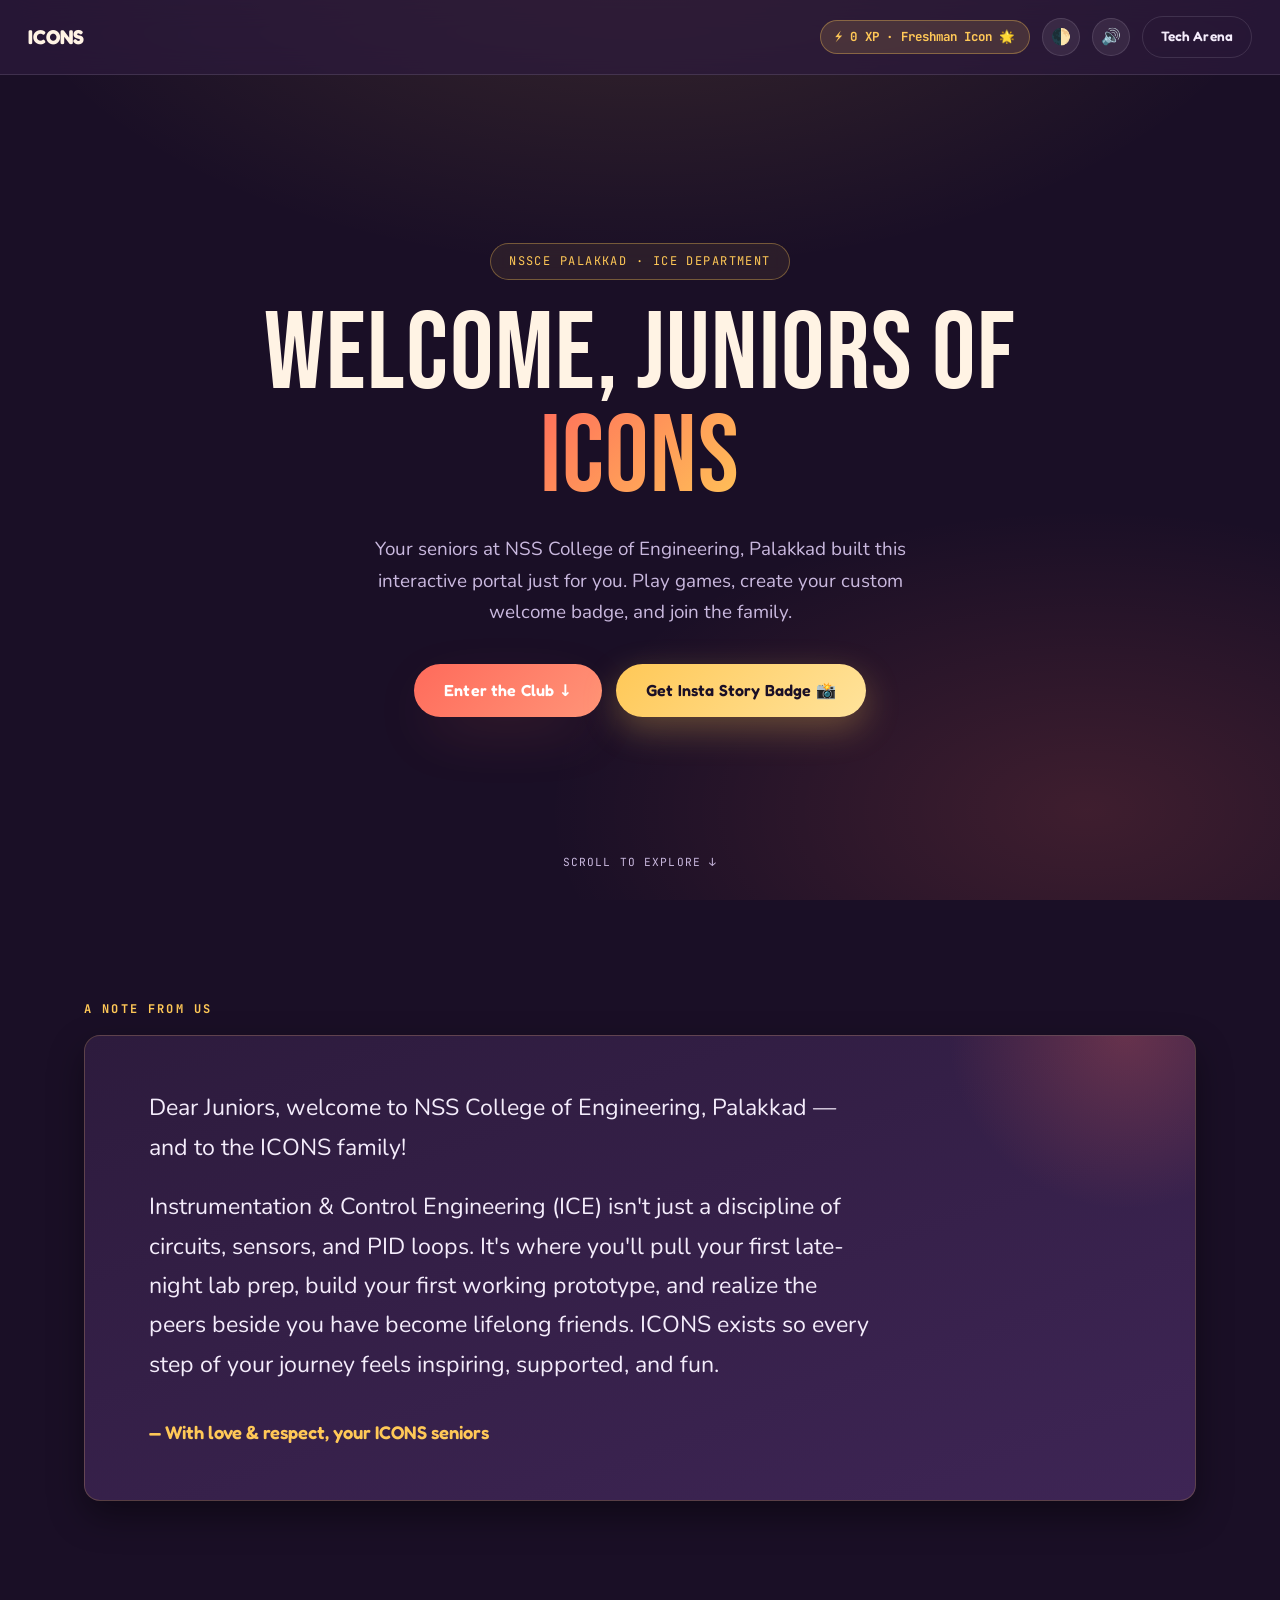
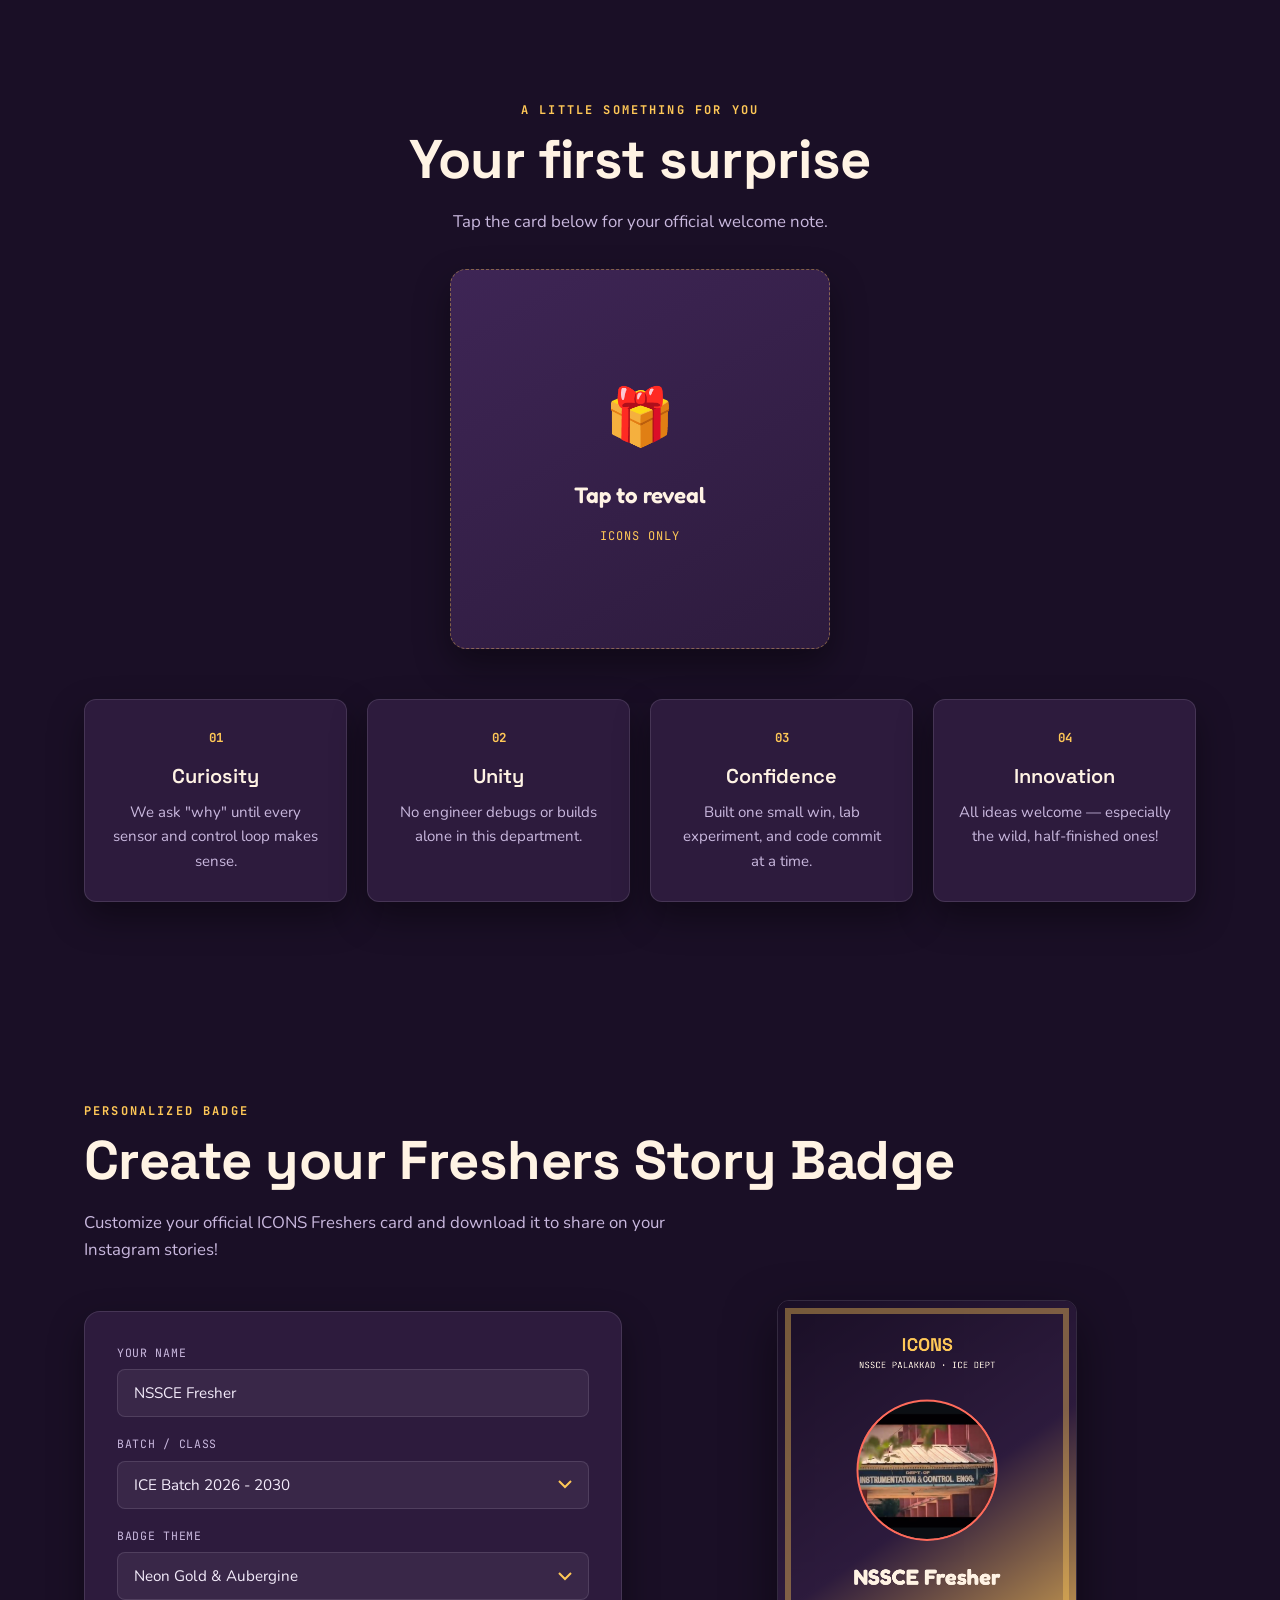
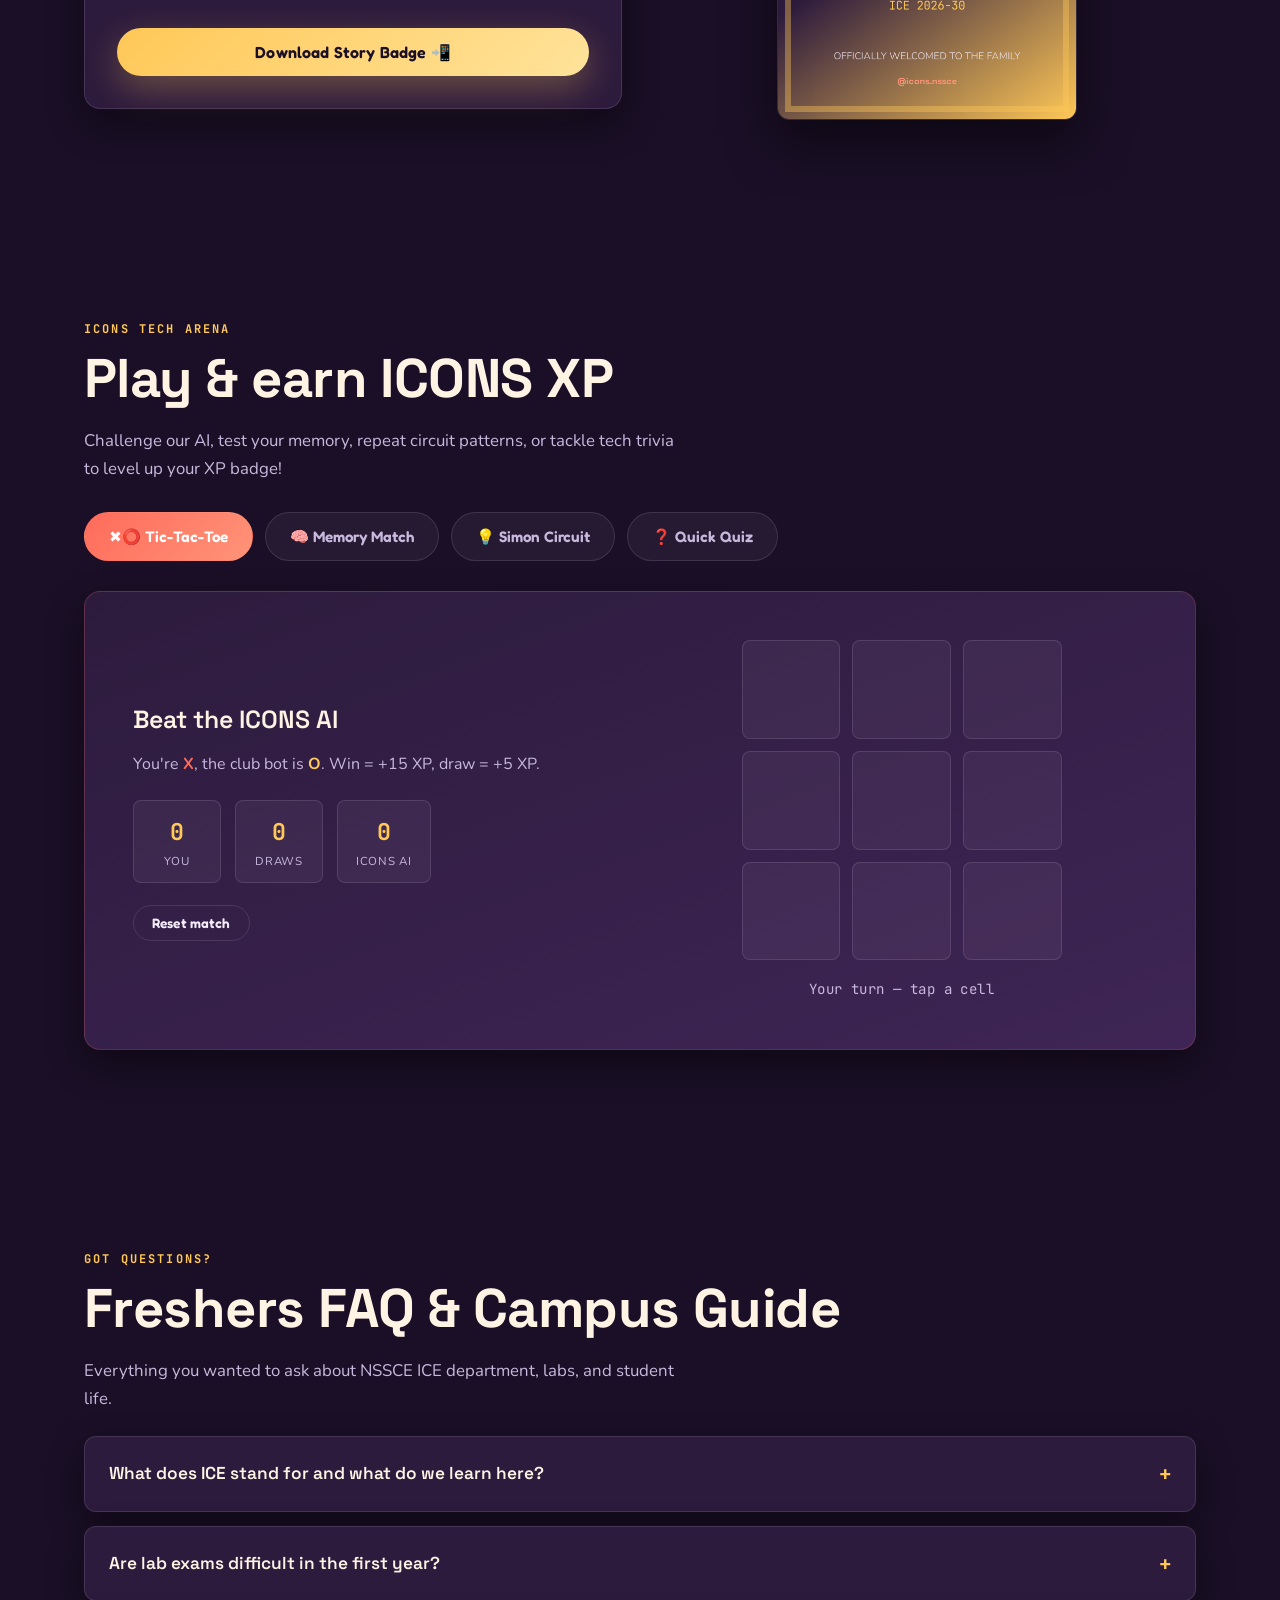
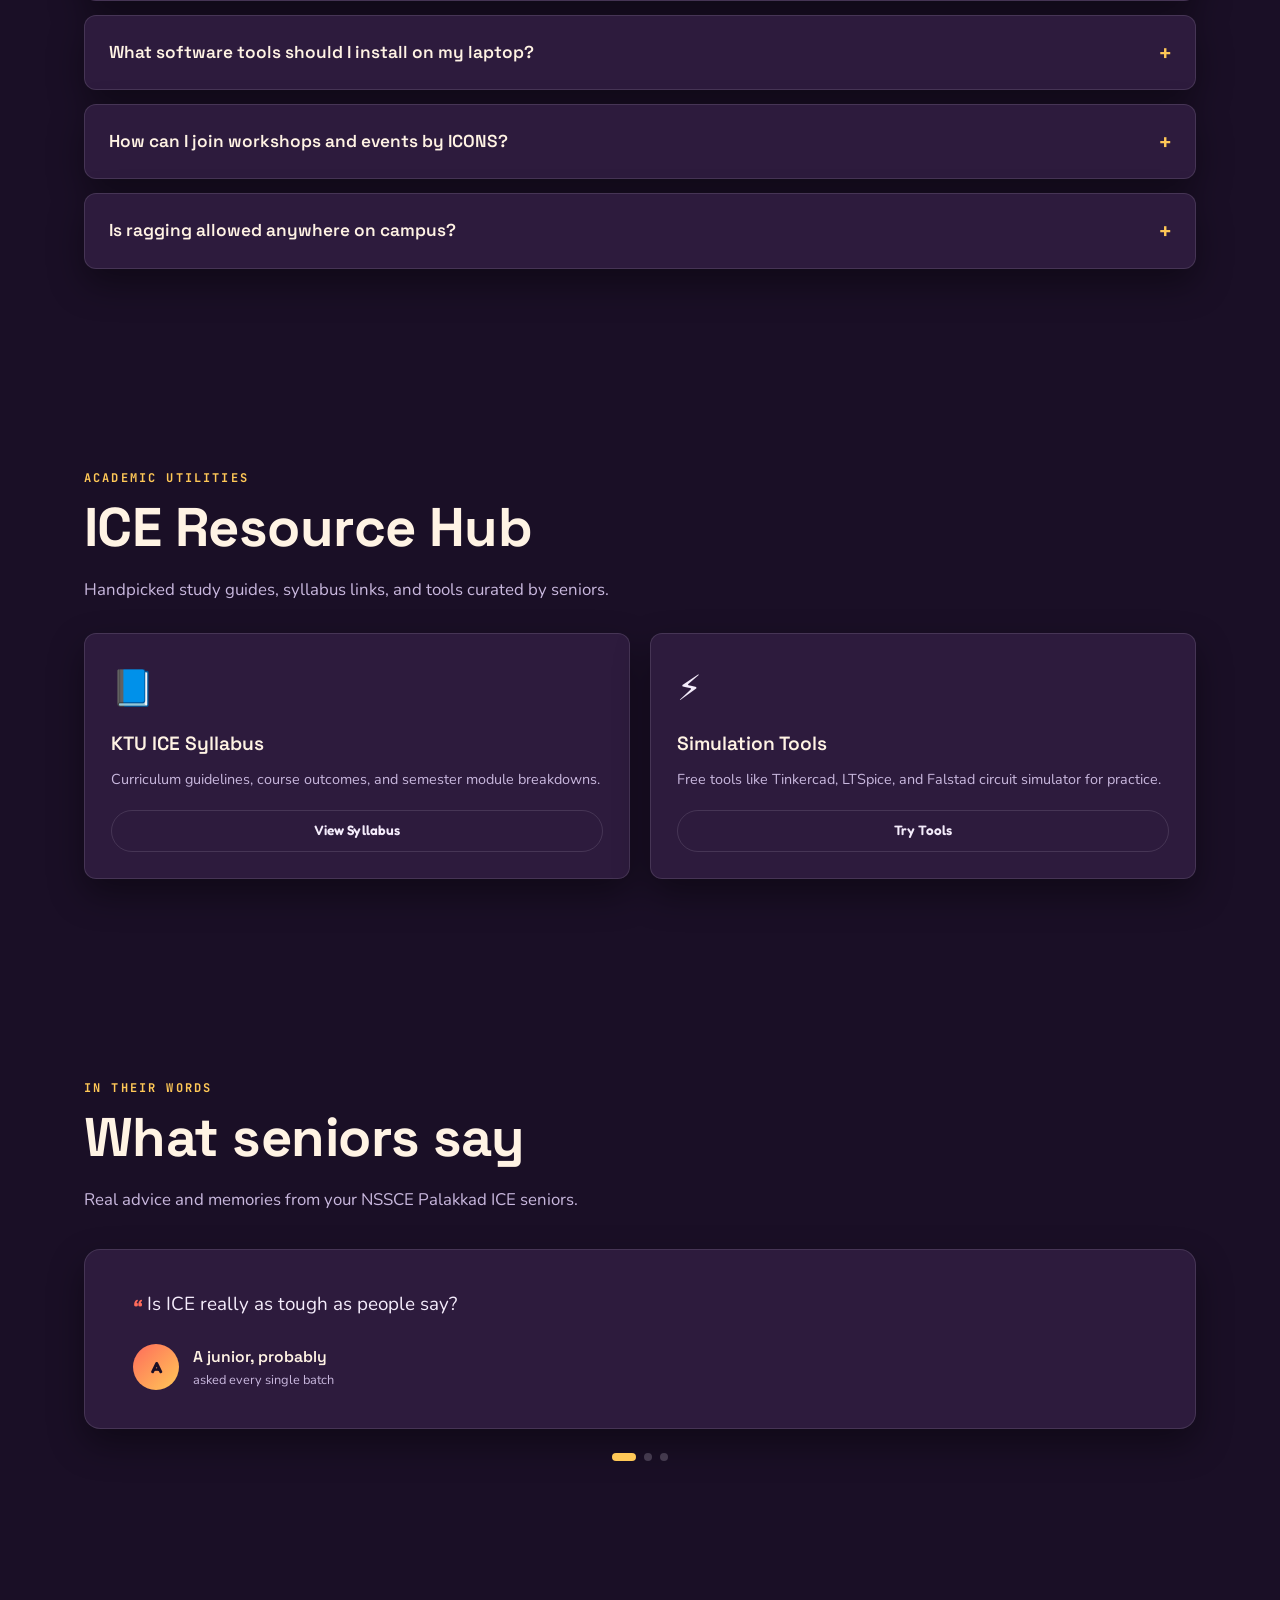
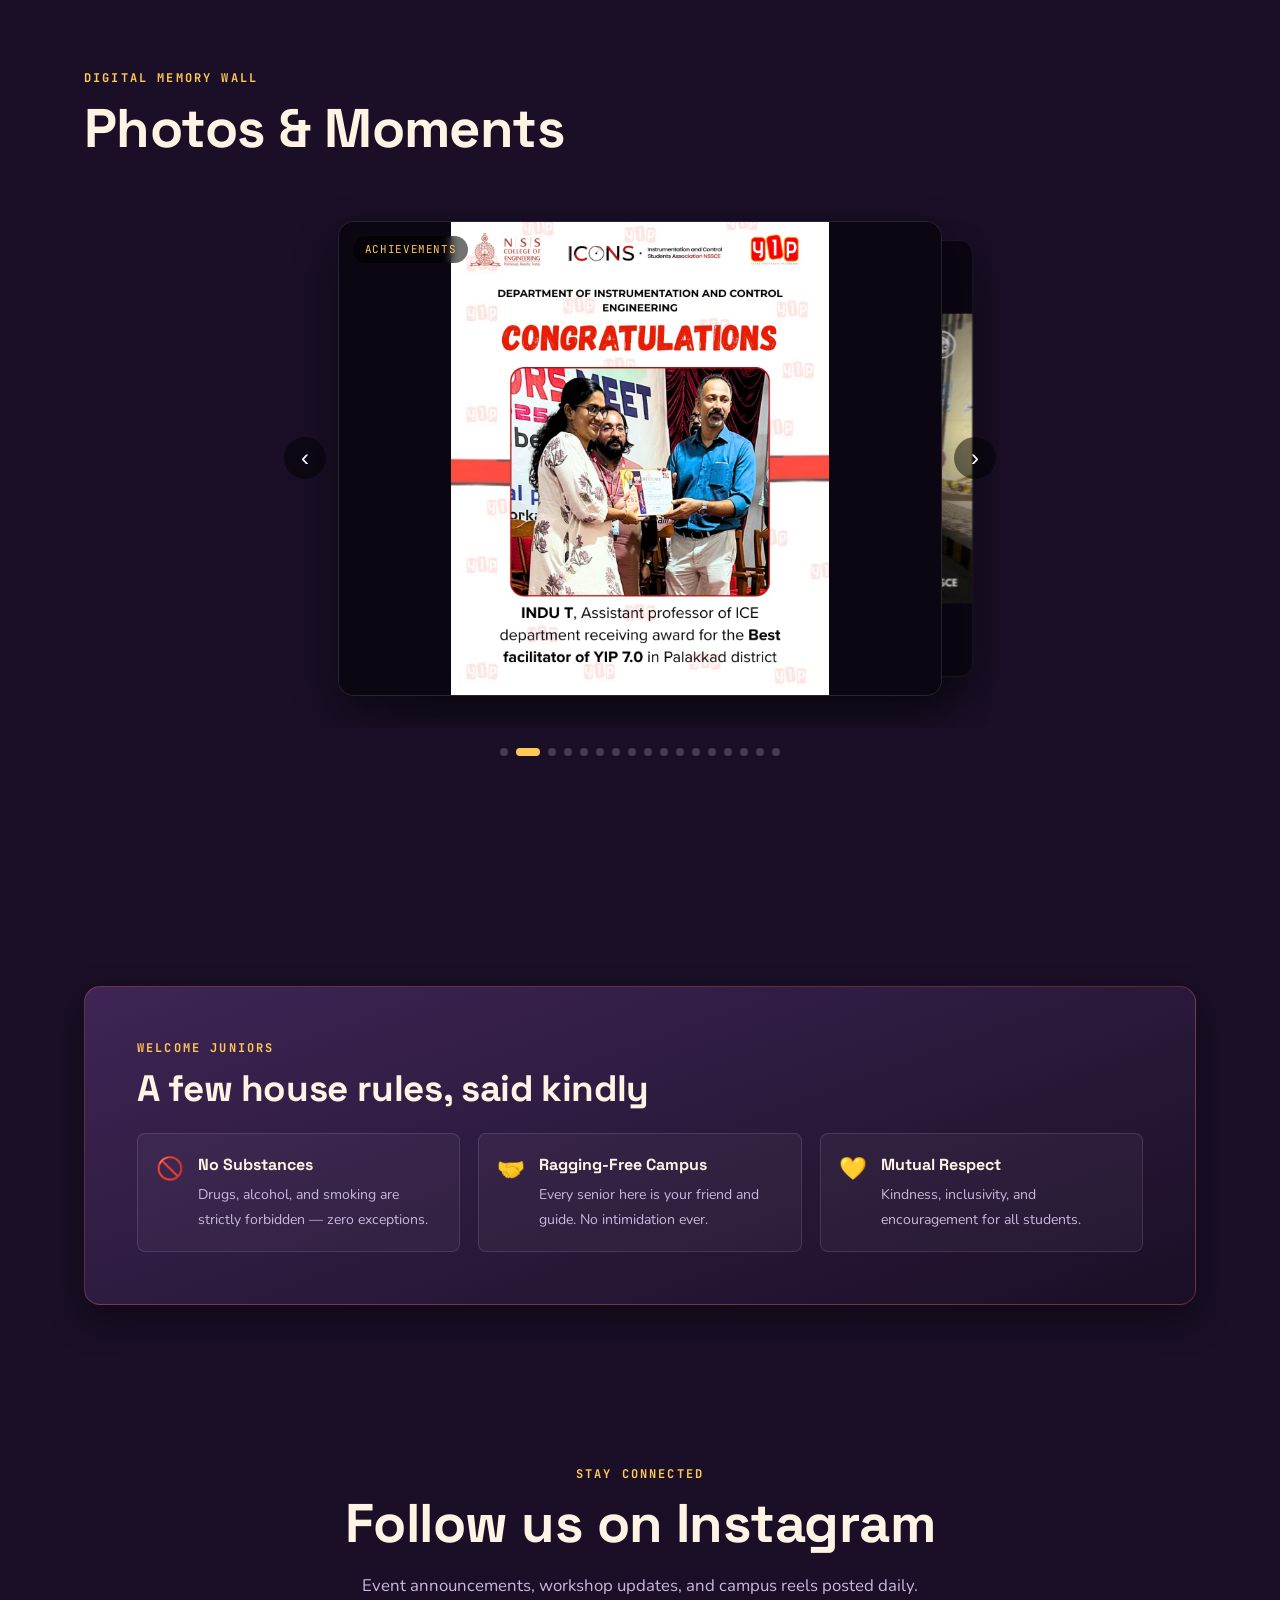
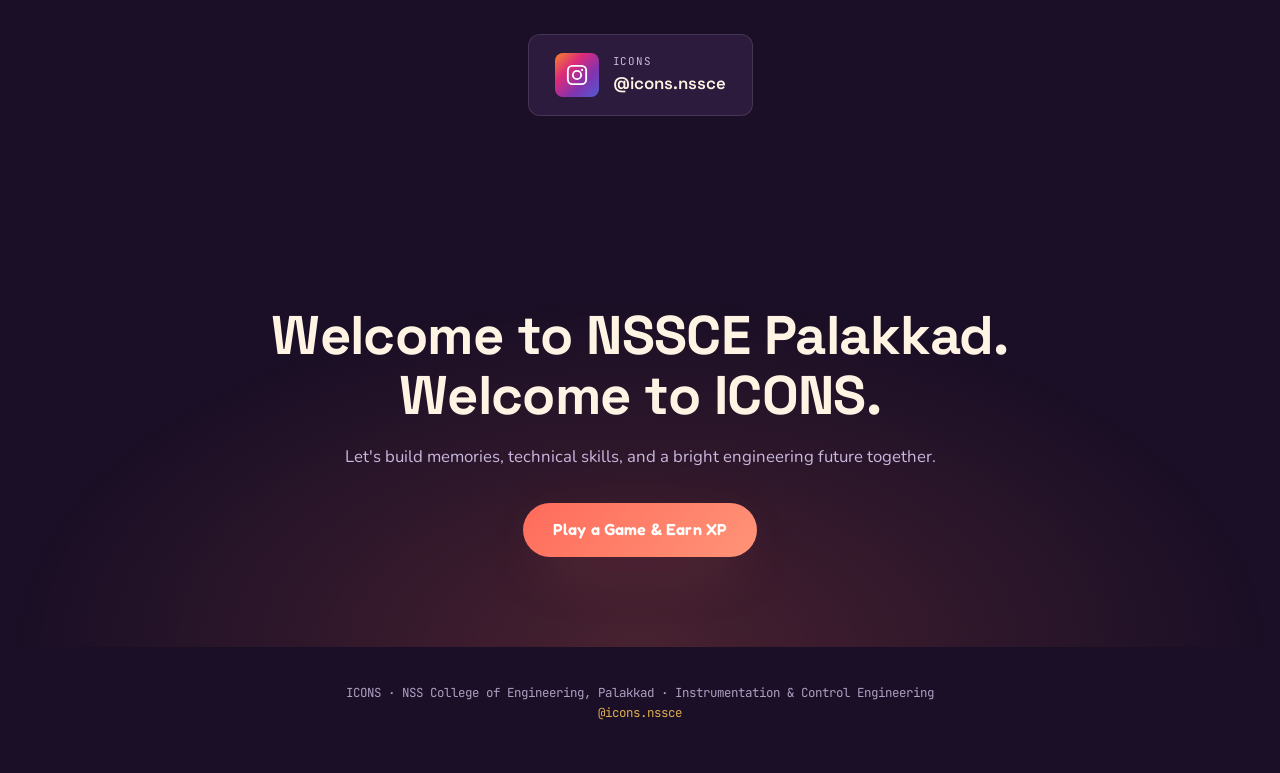
==== commit 740a68d4: "Added slideshow and functionality to all buttons" ====
--- a/index.html
+++ b/index.html
@@ -312,7 +312,14 @@
 <section class="section">
   <div class="eyebrow reveal">Digital Memory Wall</div>
   <h2 class="section-title reveal delay-1">Photos &amp; Moments</h2>
-  <div class="gallery-grid reveal delay-2" id="galleryGrid"></div>
+  <div class="slideshow reveal delay-2" id="photoSlideshow">
+    <div class="slideshow-viewport">
+      <div class="slideshow-track" id="slideshowTrack"></div>
+      <button class="slideshow-arrow prev" id="slidePrev" aria-label="Previous photo">‹</button>
+      <button class="slideshow-arrow next" id="slideNext" aria-label="Next photo">›</button>
+    </div>
+    <div class="slideshow-dots" id="slideDots"></div>
+  </div>
 </section>
 
 <!-- RULES & CONDUCT -->
@@ -348,16 +355,6 @@
   <a href="#games" class="btn">Play a Game &amp; Earn XP</a>
 </section>
 
-<!-- LIGHTBOX DIALOG -->
-<dialog id="lightboxDialog">
-  <div class="lightbox-content">
-    <button class="lightbox-close" id="closeLightboxBtn" aria-label="Close dialog">&times;</button>
-    <div class="lightbox-media" id="lightboxEmoji">🎬</div>
-    <div class="lightbox-title" id="lightboxTitle">Event Title</div>
-    <div class="lightbox-desc" id="lightboxDesc">Description goes here...</div>
-  </div>
-</dialog>
-
 <footer>
   ICONS · NSS College of Engineering, Palakkad · Instrumentation &amp; Control Engineering<br>
   <a href="https://instagram.com/icons.nssce" target="_blank" rel="noopener" style="color:var(--gold);">@icons.nssce</a>
--- a/style.css
+++ b/style.css
@@ -343,27 +343,38 @@
 .t-dot { width: 8px; height: 8px; border-radius: 50%; background: rgba(244, 236, 251, 0.2); cursor: pointer; border: none; transition: background .3s, width .3s; }
 .t-dot.active { background: var(--gold); width: 24px; border-radius: 99px; }
 
-/* GALLERY */
-.gallery-grid { display: grid; grid-template-columns: repeat(auto-fill, minmax(170px, 1fr)); gap: 16px; margin-top: 30px; }
-.gallery-item { aspect-ratio: 1/1; border-radius: 12px; background: linear-gradient(160deg, var(--bg-card-alt), var(--bg-card)); display: flex; align-items: center; justify-content: center; flex-direction: column; gap: 8px; border: 1px solid var(--glass-border); cursor: pointer; transition: transform .3s ease, border-color .3s; font-size: 1.8rem; box-shadow: var(--shadow-card); }
-.gallery-item span { font-family: 'JetBrains Mono', monospace; font-size: 0.68rem; color: var(--ink-dim); text-transform: uppercase; letter-spacing: 0.05em; }
-.gallery-item:hover { transform: scale(1.05); border-color: var(--gold); z-index: 2; }
-
-/* LIGHTBOX DIALOG */
-#lightboxDialog {
-  background: transparent; border: none; padding: 0; max-width: 90vw; width: 680px; margin: auto;
-  backdrop-filter: blur(16px);
-}
-#lightboxDialog::backdrop { background: rgba(15, 8, 24, 0.85); backdrop-filter: blur(8px); }
-.lightbox-content {
-  background: var(--bg-card); border: 1.5px solid var(--gold); border-radius: 16px;
-  padding: 32px; position: relative; color: var(--ink); text-align: center; box-shadow: 0 30px 80px rgba(0,0,0,0.7);
-}
-.lightbox-close { position: absolute; top: 16px; right: 20px; background: transparent; border: none; font-size: 1.8rem; color: var(--ink-dim); cursor: pointer; }
-.lightbox-close:hover { color: var(--gold); }
-.lightbox-media { font-size: 4.5rem; margin: 20px 0; }
-.lightbox-title { font-family: 'Space Grotesk', system-ui, sans-serif; font-size: 1.6rem; font-weight: 700; margin-bottom: 10px; color: var(--gold); }
-.lightbox-desc { color: var(--ink-dim); font-size: 1rem; line-height: 1.6; max-width: 500px; margin: 0 auto; }
+/* PHOTO SLIDESHOW (stacked deck) */
+.slideshow { margin-top: 30px; }
+.slideshow-viewport {
+  position: relative; width: 100%; max-width: 720px; margin: 0 auto; aspect-ratio: 4/3;
+  overflow: hidden;
+}
+.slide {
+  position: absolute; inset: 0; margin: auto; width: 84%; height: 88%;
+  border-radius: 16px; overflow: hidden; background: #0c0612;
+  border: 1px solid var(--glass-border); box-shadow: 0 20px 45px rgba(0,0,0,0.45);
+  opacity: 0; z-index: 0; pointer-events: none;
+  transform: translateX(0) scale(1);
+  transition: transform .55s cubic-bezier(.22,1,.36,1), opacity .55s ease;
+}
+.slide.current { opacity: 1; z-index: 3; transform: translateX(0) scale(1); pointer-events: auto; }
+.slide.next { opacity: .95; z-index: 2; transform: translateX(9%) scale(0.92); }
+.slide img { width: 100%; height: 100%; object-fit: contain; object-position: center; display: block; background: #0c0612; }
+.slide-tag {
+  position: absolute; top: 14px; left: 14px; font-family: 'JetBrains Mono', monospace; font-size: 0.68rem; letter-spacing: 0.06em; text-transform: uppercase;
+  background: rgba(0,0,0,0.55); padding: 5px 12px; border-radius: 99px; color: var(--gold); backdrop-filter: blur(4px); z-index: 2;
+}
+.slideshow-arrow {
+  position: absolute; top: 50%; transform: translateY(-50%); width: 42px; height: 42px; border-radius: 50%;
+  background: rgba(0,0,0,0.5); color: #fff; border: none; font-size: 1.5rem; line-height: 1; cursor: pointer;
+  display: flex; align-items: center; justify-content: center; transition: background .2s; z-index: 4;
+}
+.slideshow-arrow:hover { background: rgba(0,0,0,0.75); }
+.slideshow-arrow.prev { left: 4px; }
+.slideshow-arrow.next { right: 4px; }
+.slideshow-dots { display: flex; gap: 8px; justify-content: center; flex-wrap: wrap; margin-top: 20px; }
+.slide-dot { width: 8px; height: 8px; border-radius: 50%; background: rgba(244, 236, 251, 0.2); cursor: pointer; border: none; transition: background .3s, width .3s; }
+.slide-dot.active { background: var(--gold); width: 24px; border-radius: 99px; }
 
 /* RULES */
 .rules-card { background: linear-gradient(160deg, var(--bg-card-alt), var(--bg-main)); border: 1px solid rgba(255, 107, 91, 0.3); border-radius: 16px; padding: clamp(28px, 5vw, 52px); margin-top: 30px; box-shadow: var(--shadow-card); }
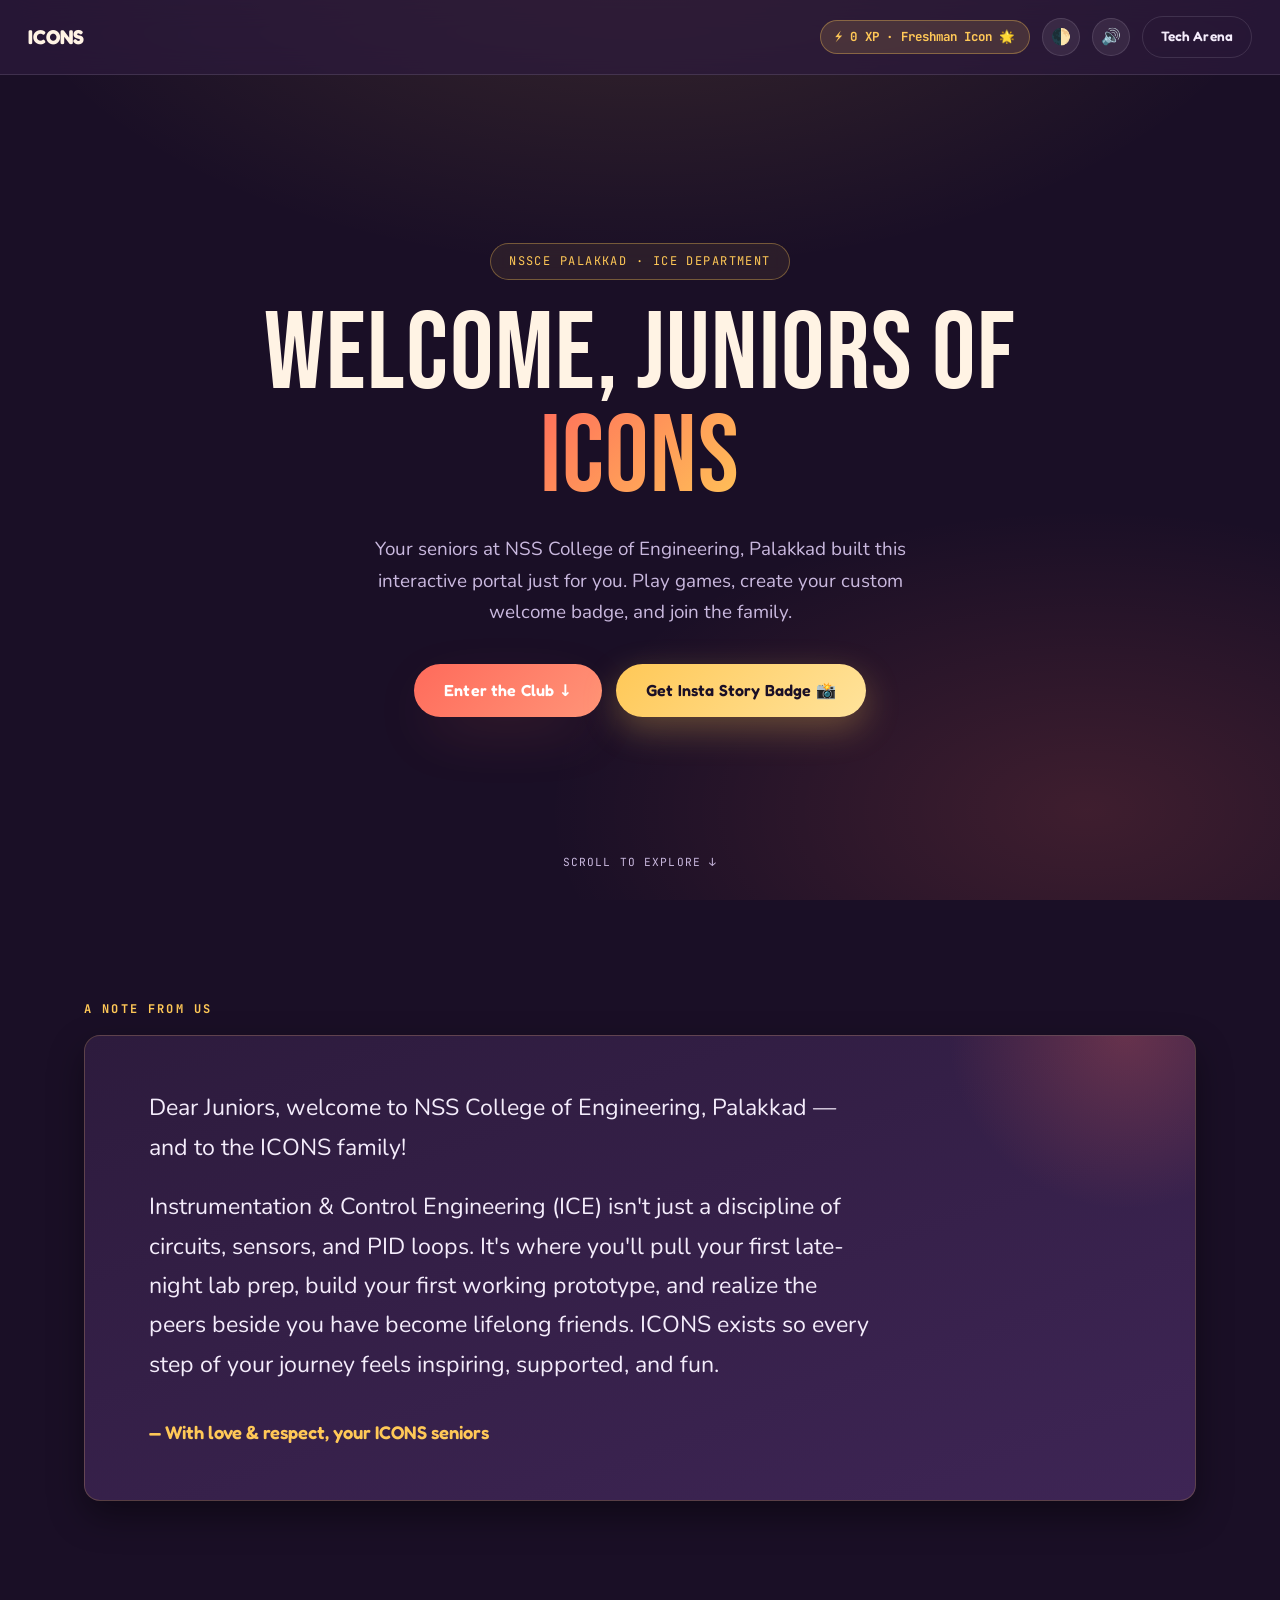
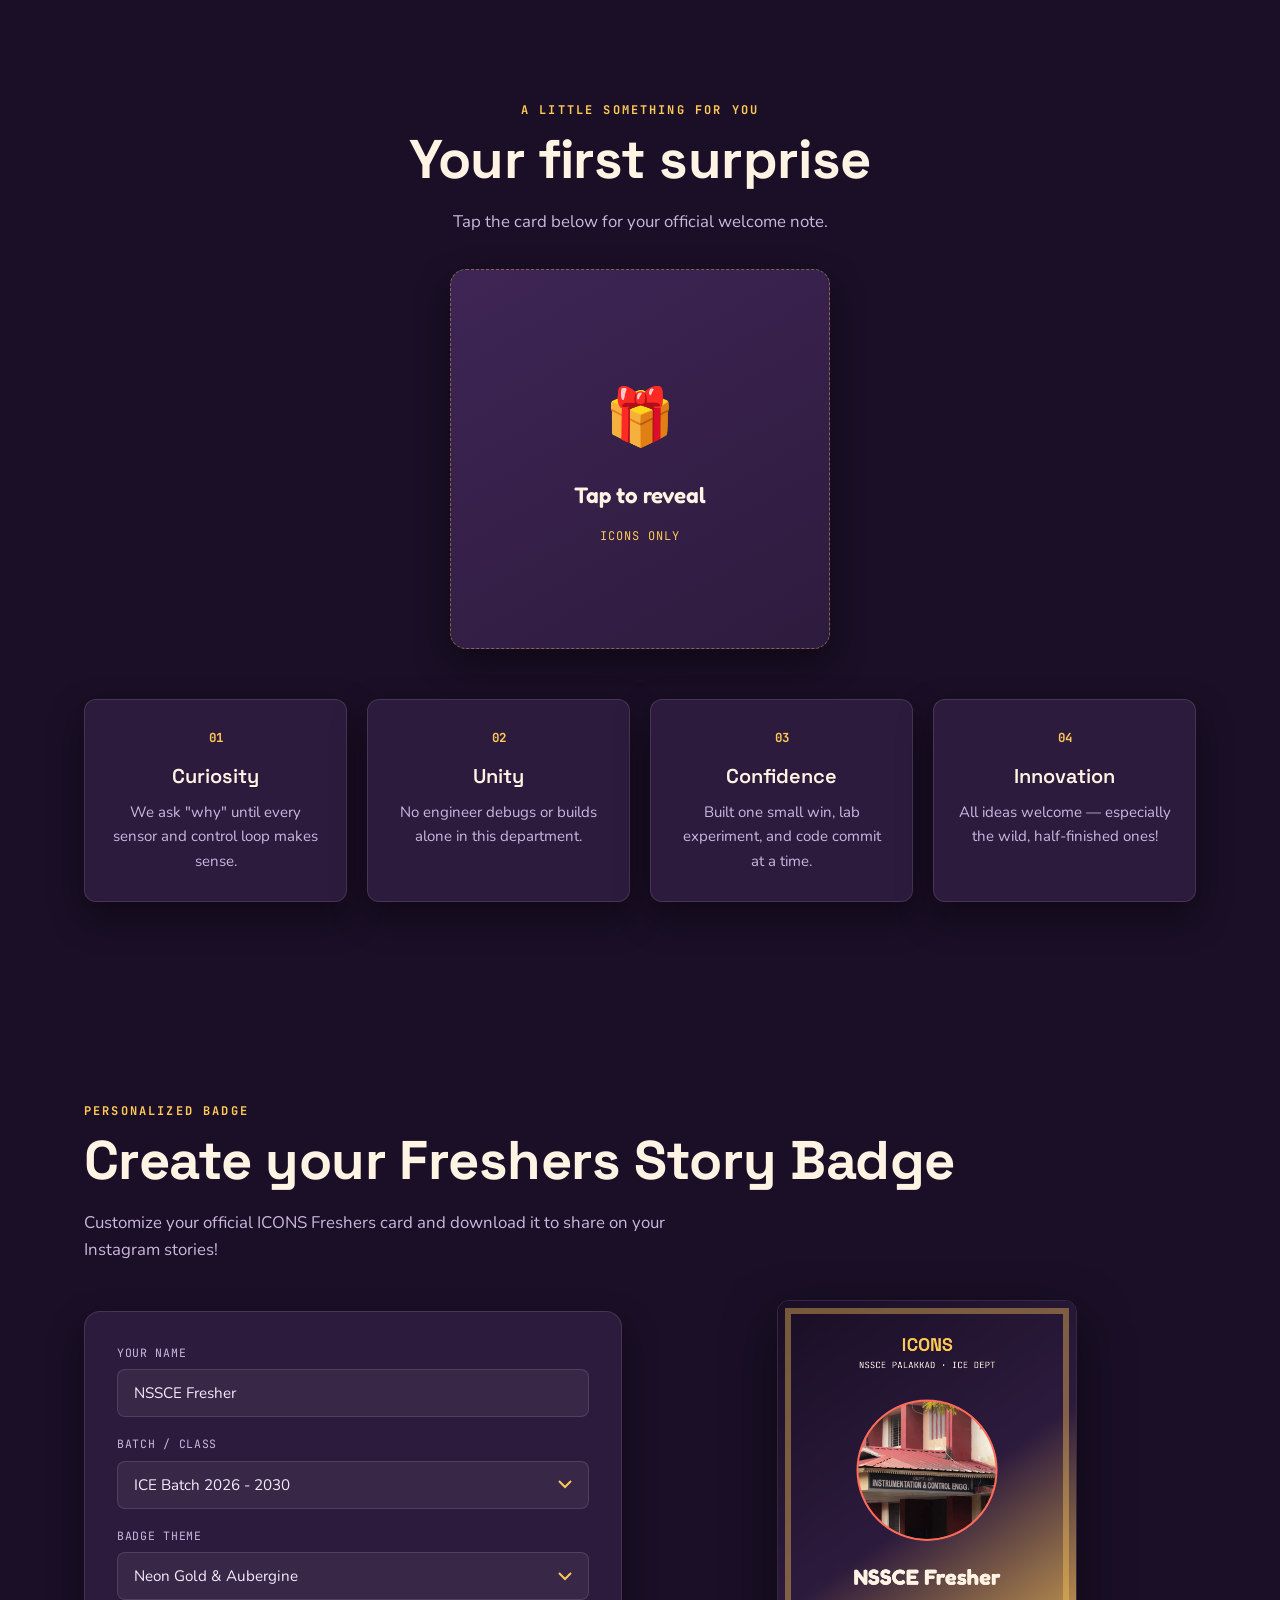
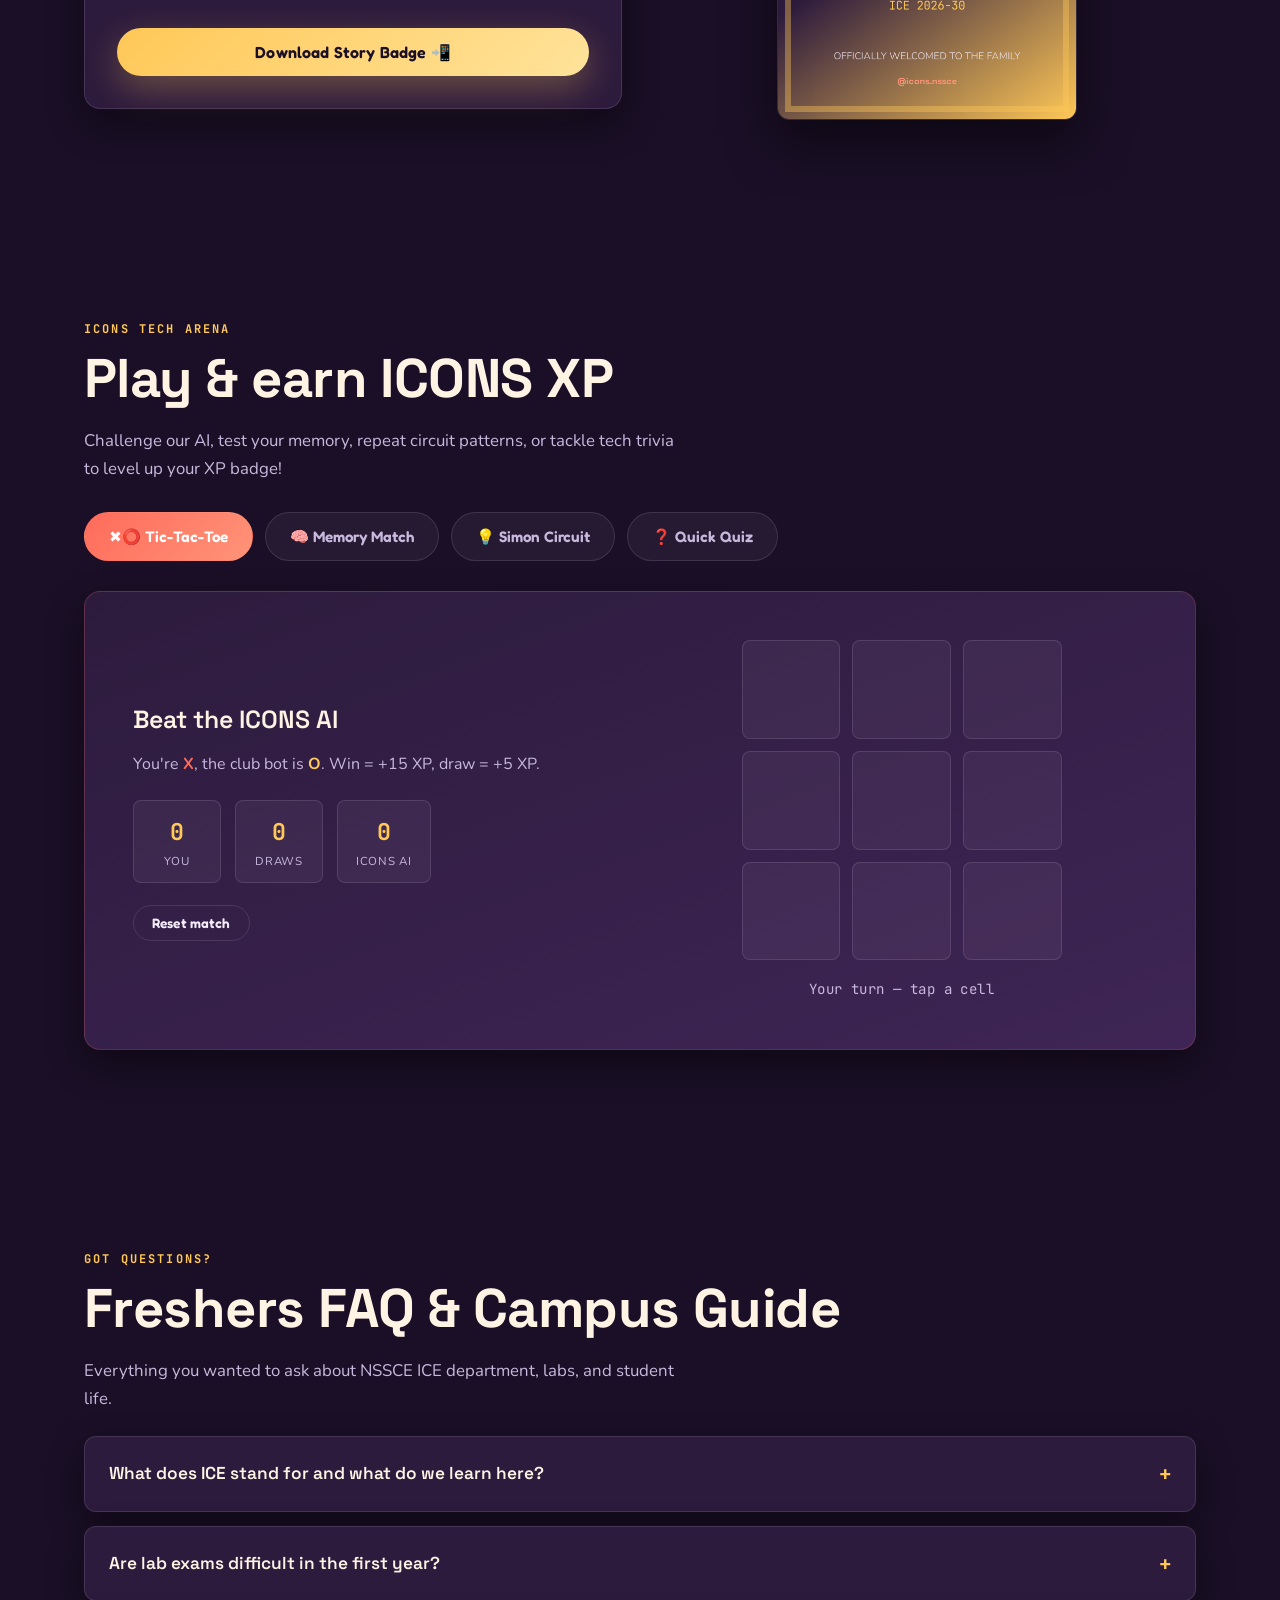
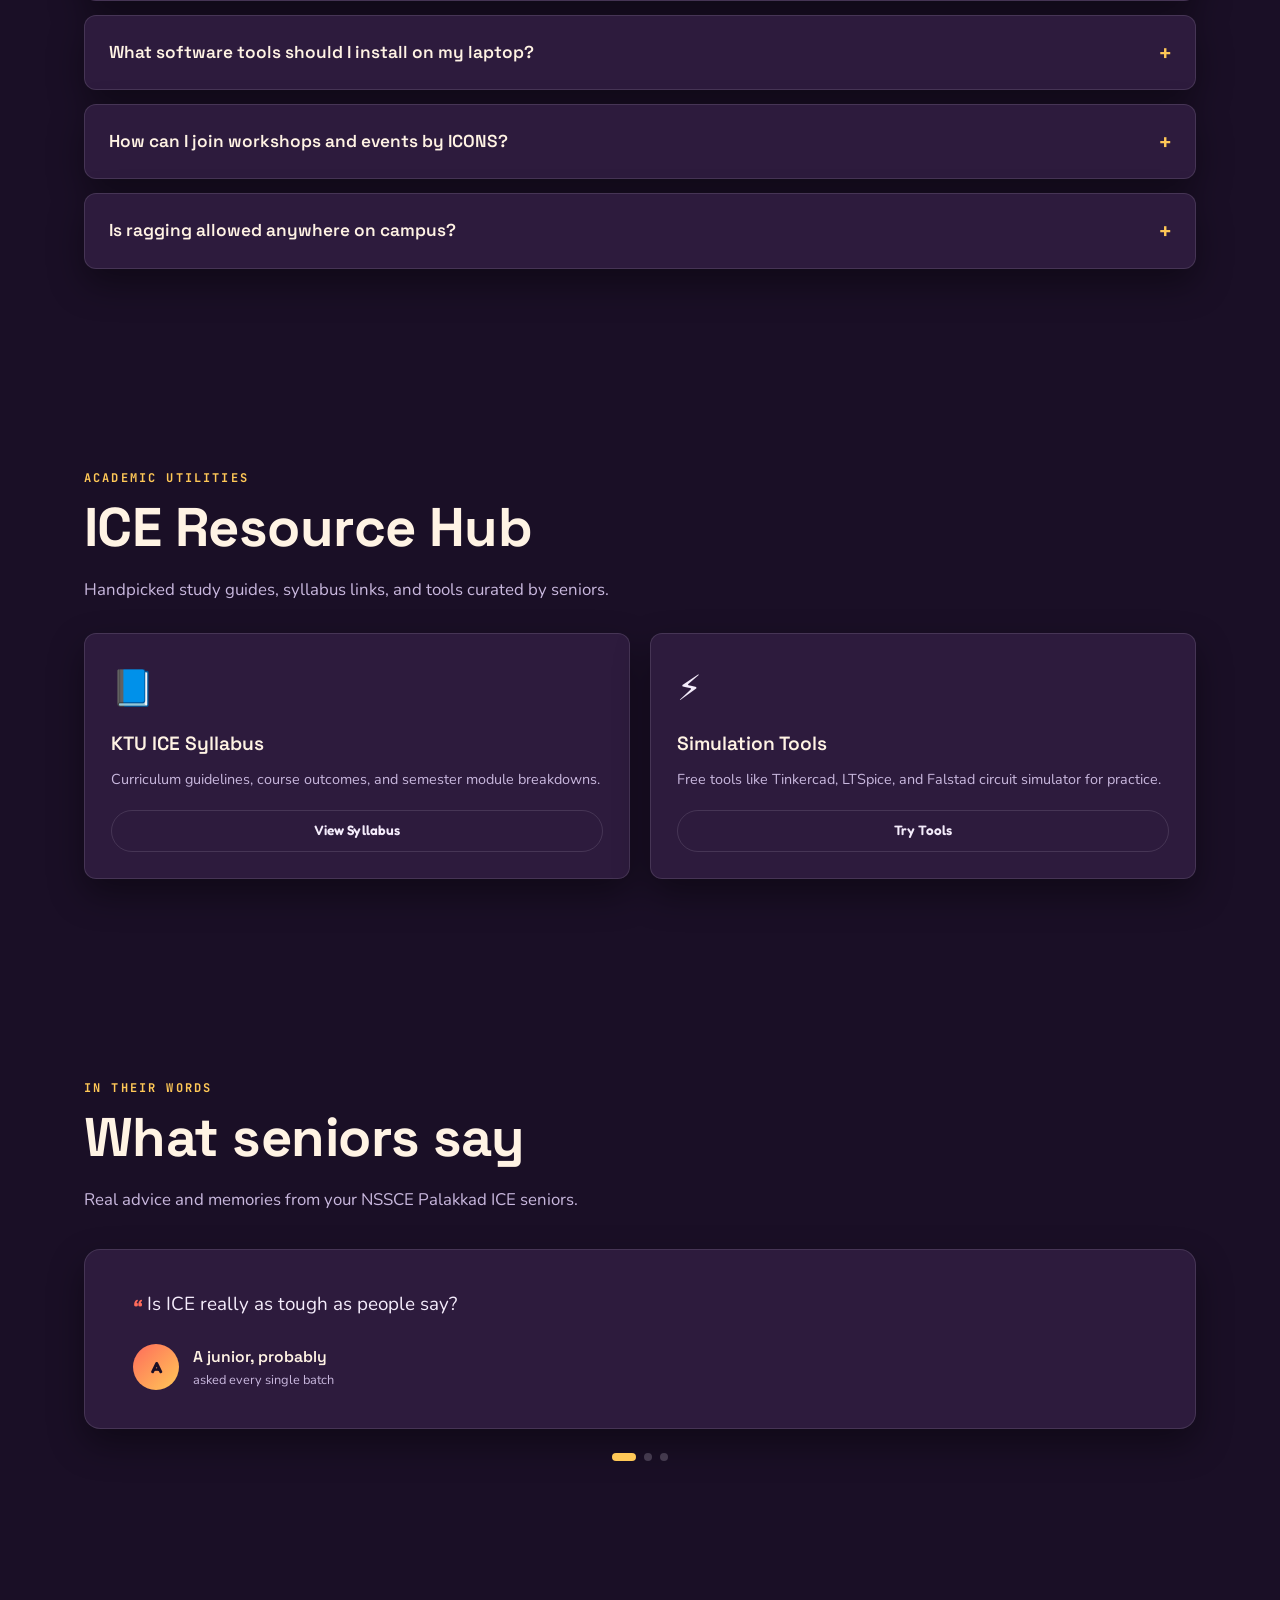
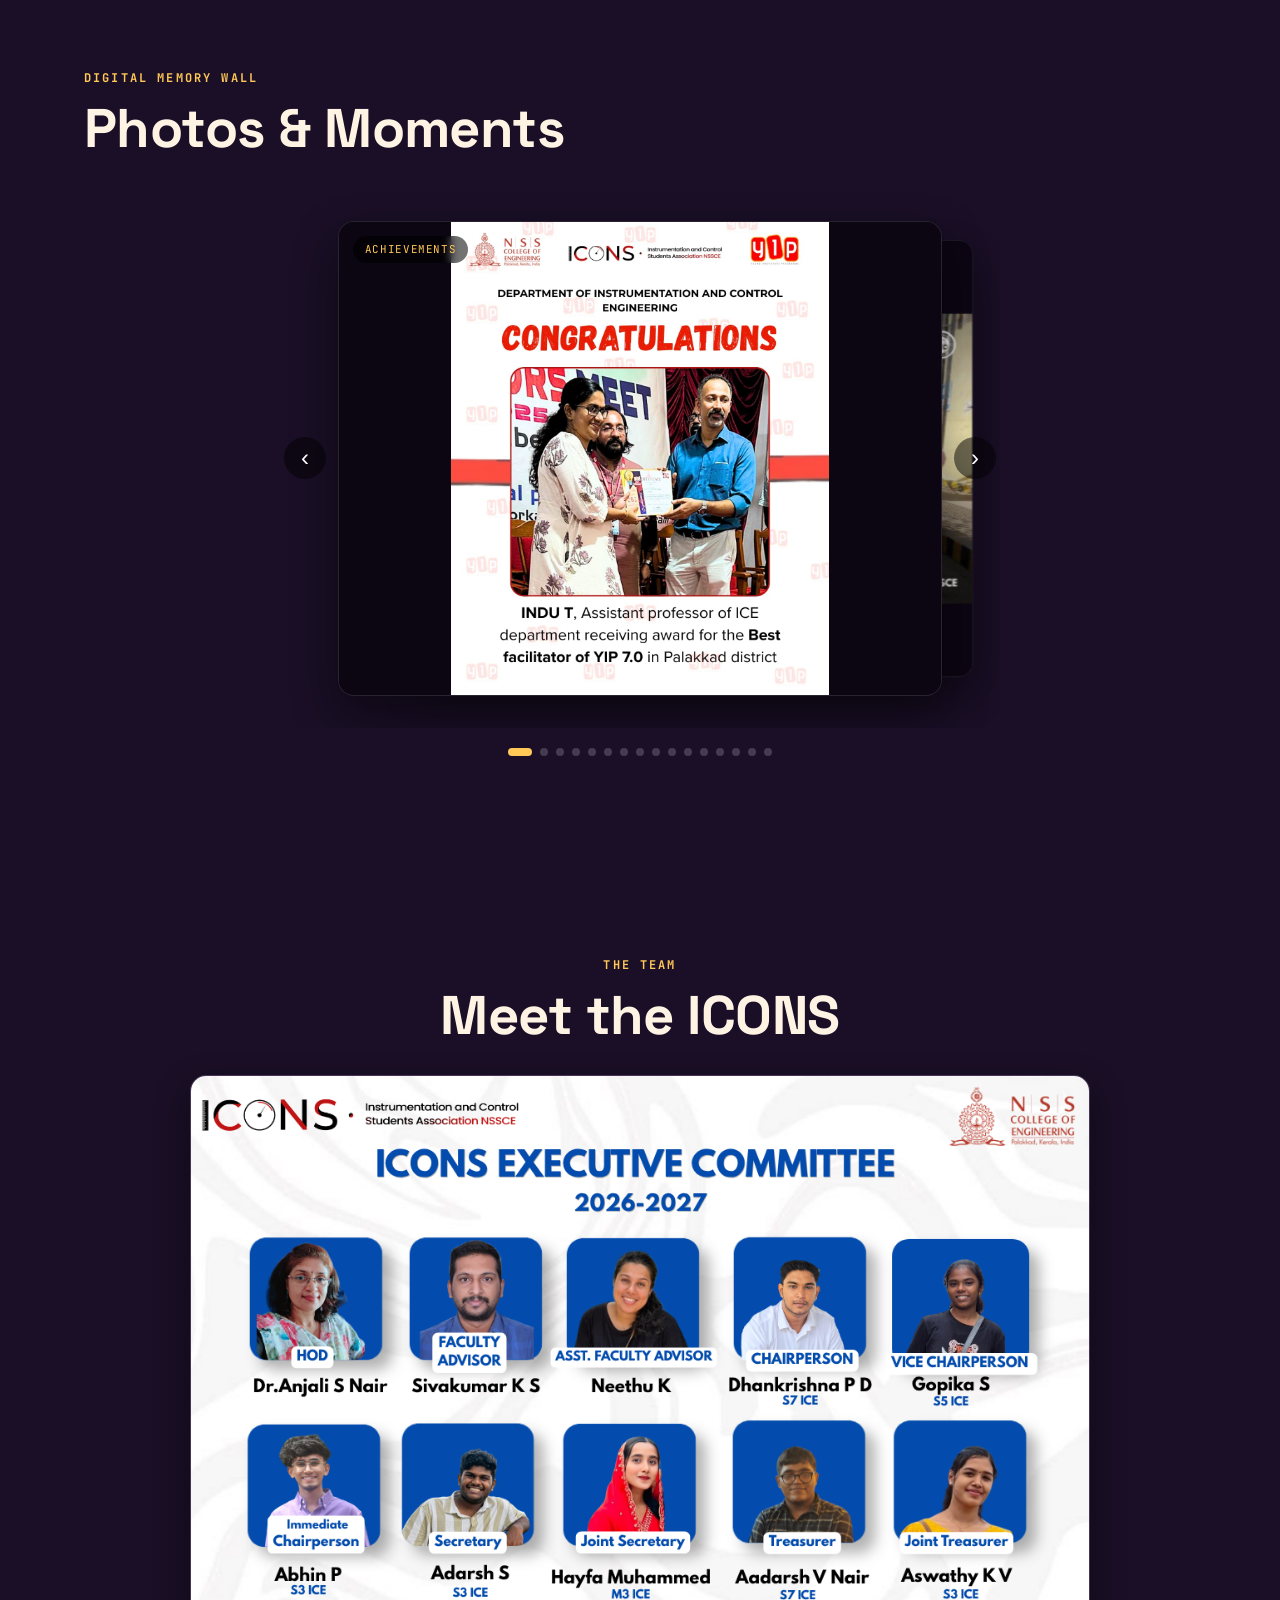
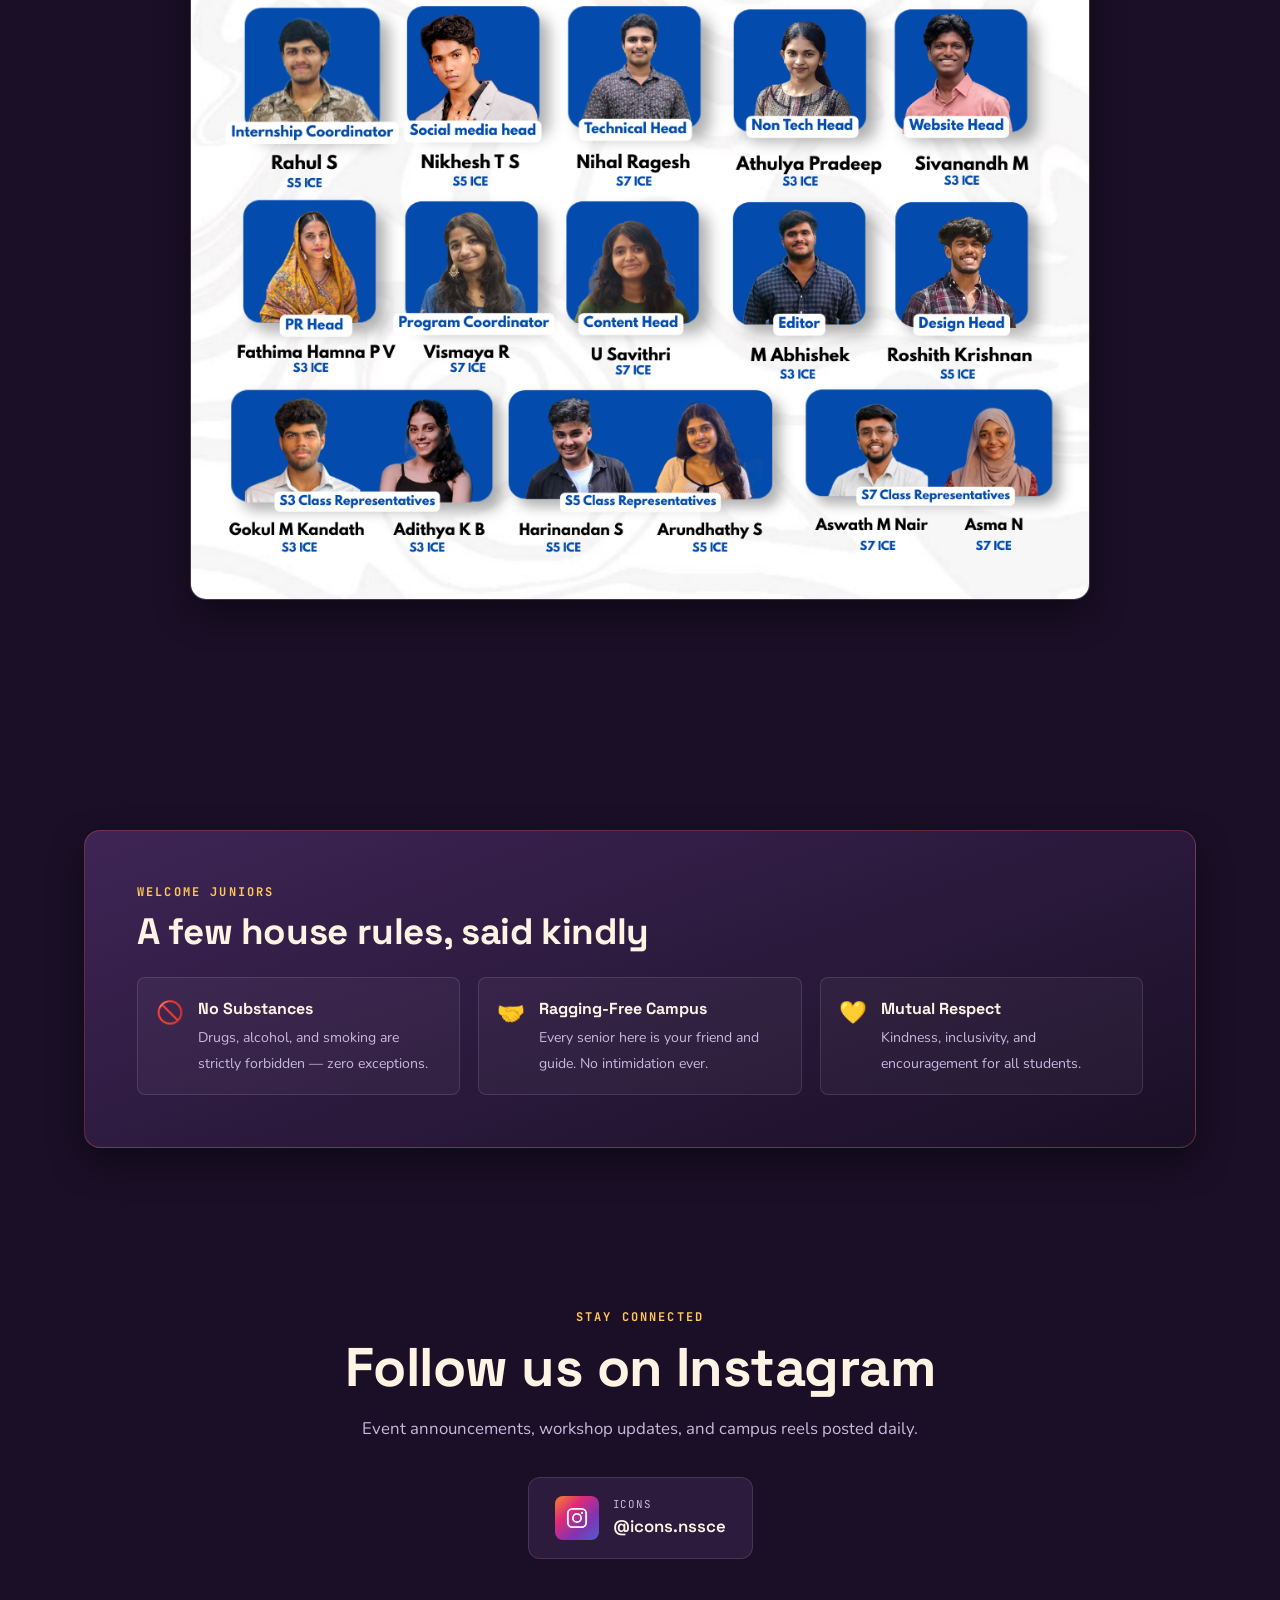
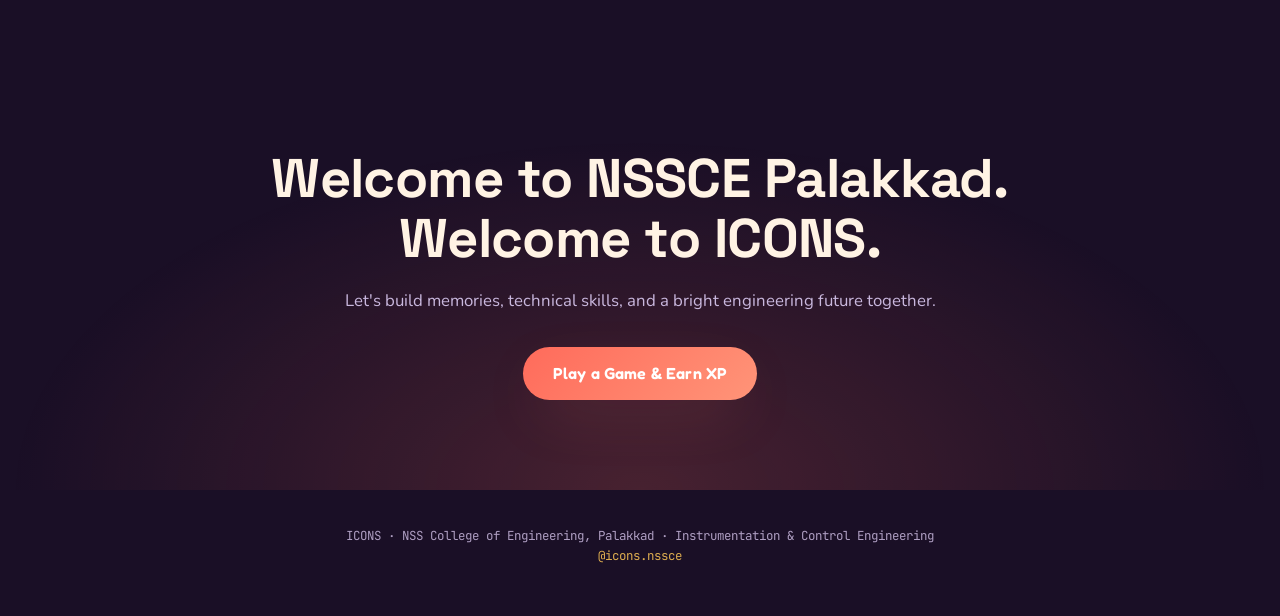
==== commit 62e6e941: "Changed slideshow, added Meet the icons section" ====
--- a/index.html
+++ b/index.html
@@ -322,6 +322,15 @@
   </div>
 </section>
 
+<!-- MEET THE ICONS -->
+<section class="section" style="text-align:center;">
+  <div class="eyebrow reveal">The Team</div>
+  <h2 class="section-title reveal delay-1">Meet the ICONS</h2>
+  <div class="meet-icons-panel reveal delay-2">
+    <img src="img/icons_panel.png" alt="Meet the ICONS Club panel" loading="lazy">
+  </div>
+</section>
+
 <!-- RULES & CONDUCT -->
 <section class="section">
   <div class="rules-card reveal">
--- a/style.css
+++ b/style.css
@@ -376,6 +376,13 @@
 .slide-dot { width: 8px; height: 8px; border-radius: 50%; background: rgba(244, 236, 251, 0.2); cursor: pointer; border: none; transition: background .3s, width .3s; }
 .slide-dot.active { background: var(--gold); width: 24px; border-radius: 99px; }
 
+/* MEET THE ICONS */
+.meet-icons-panel {
+  margin: 30px auto 0; max-width: 900px; border-radius: 16px; overflow: hidden;
+  border: 1px solid var(--glass-border); box-shadow: var(--shadow-card); background: var(--bg-card);
+}
+.meet-icons-panel img { width: 100%; height: auto; display: block; }
+
 /* RULES */
 .rules-card { background: linear-gradient(160deg, var(--bg-card-alt), var(--bg-main)); border: 1px solid rgba(255, 107, 91, 0.3); border-radius: 16px; padding: clamp(28px, 5vw, 52px); margin-top: 30px; box-shadow: var(--shadow-card); }
 .rules-grid { display: grid; gap: 18px; grid-template-columns: repeat(auto-fit, minmax(240px, 1fr)); margin-top: 24px; }
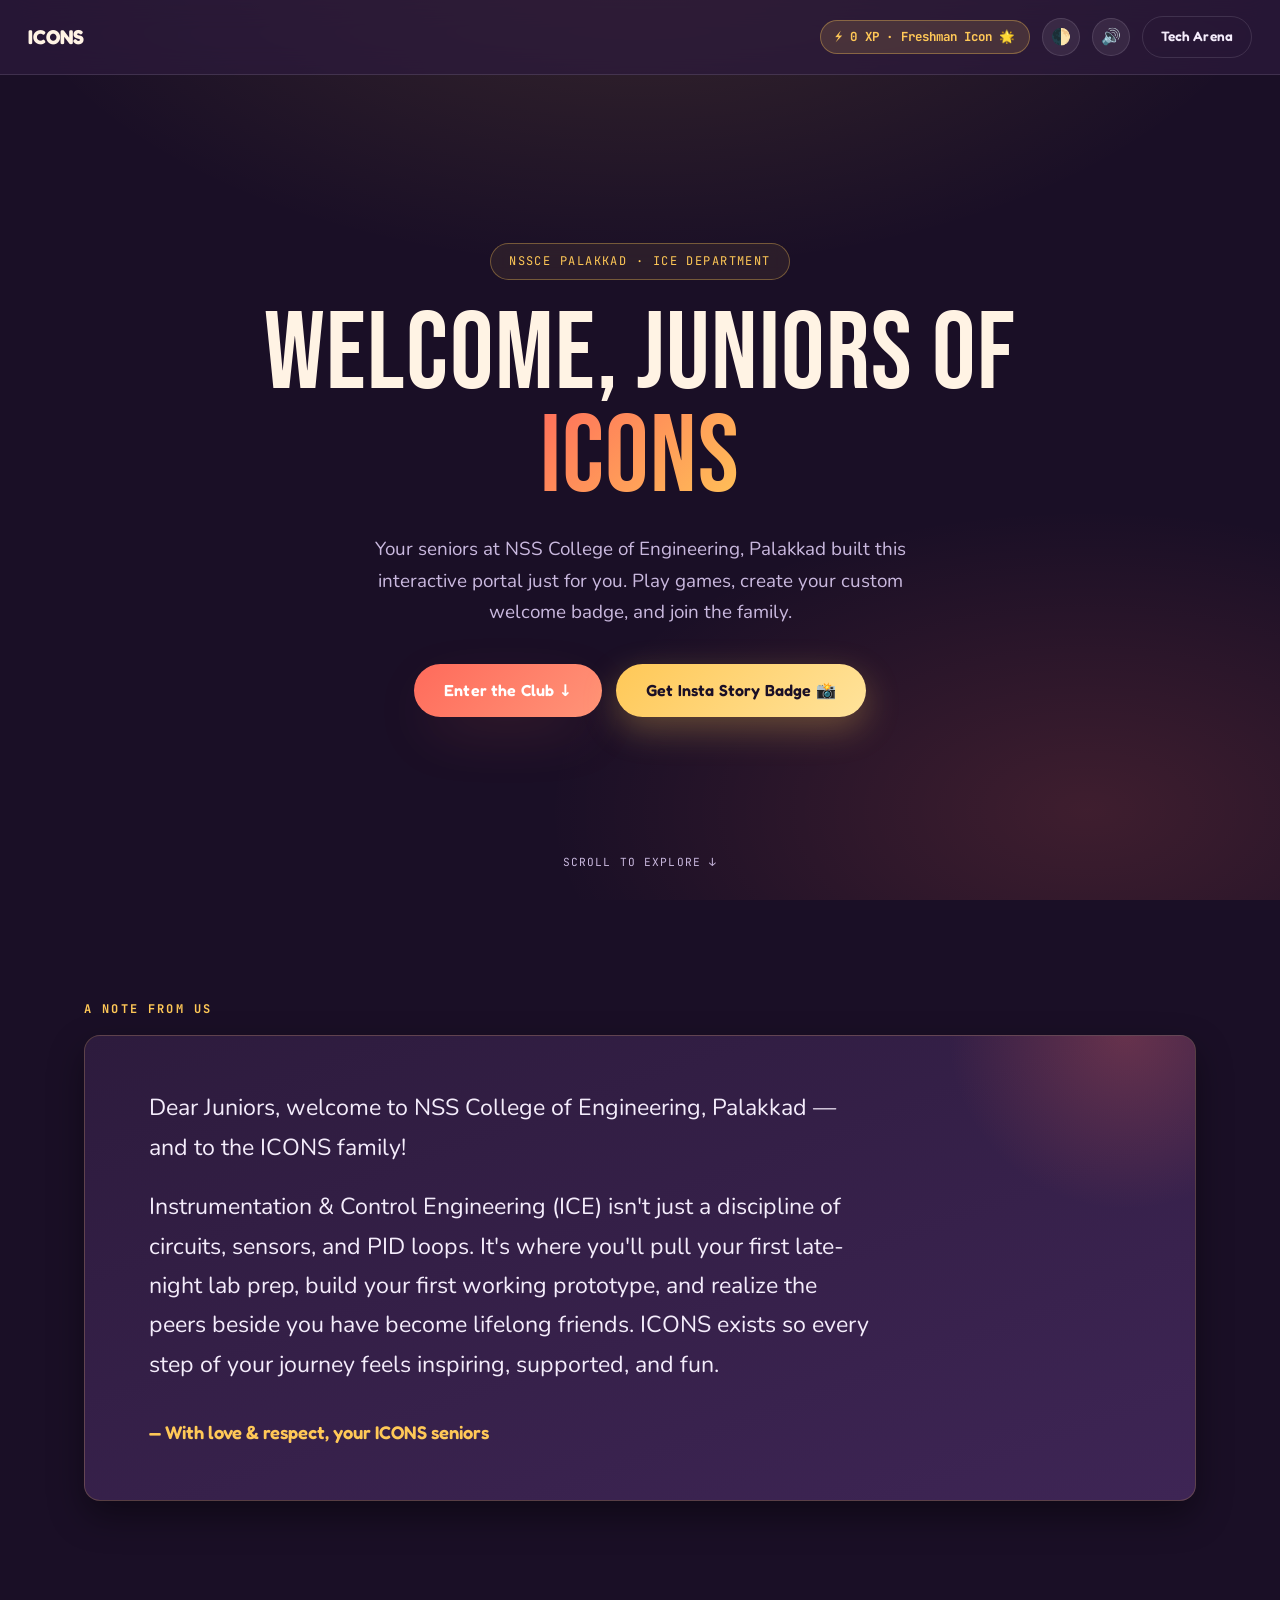
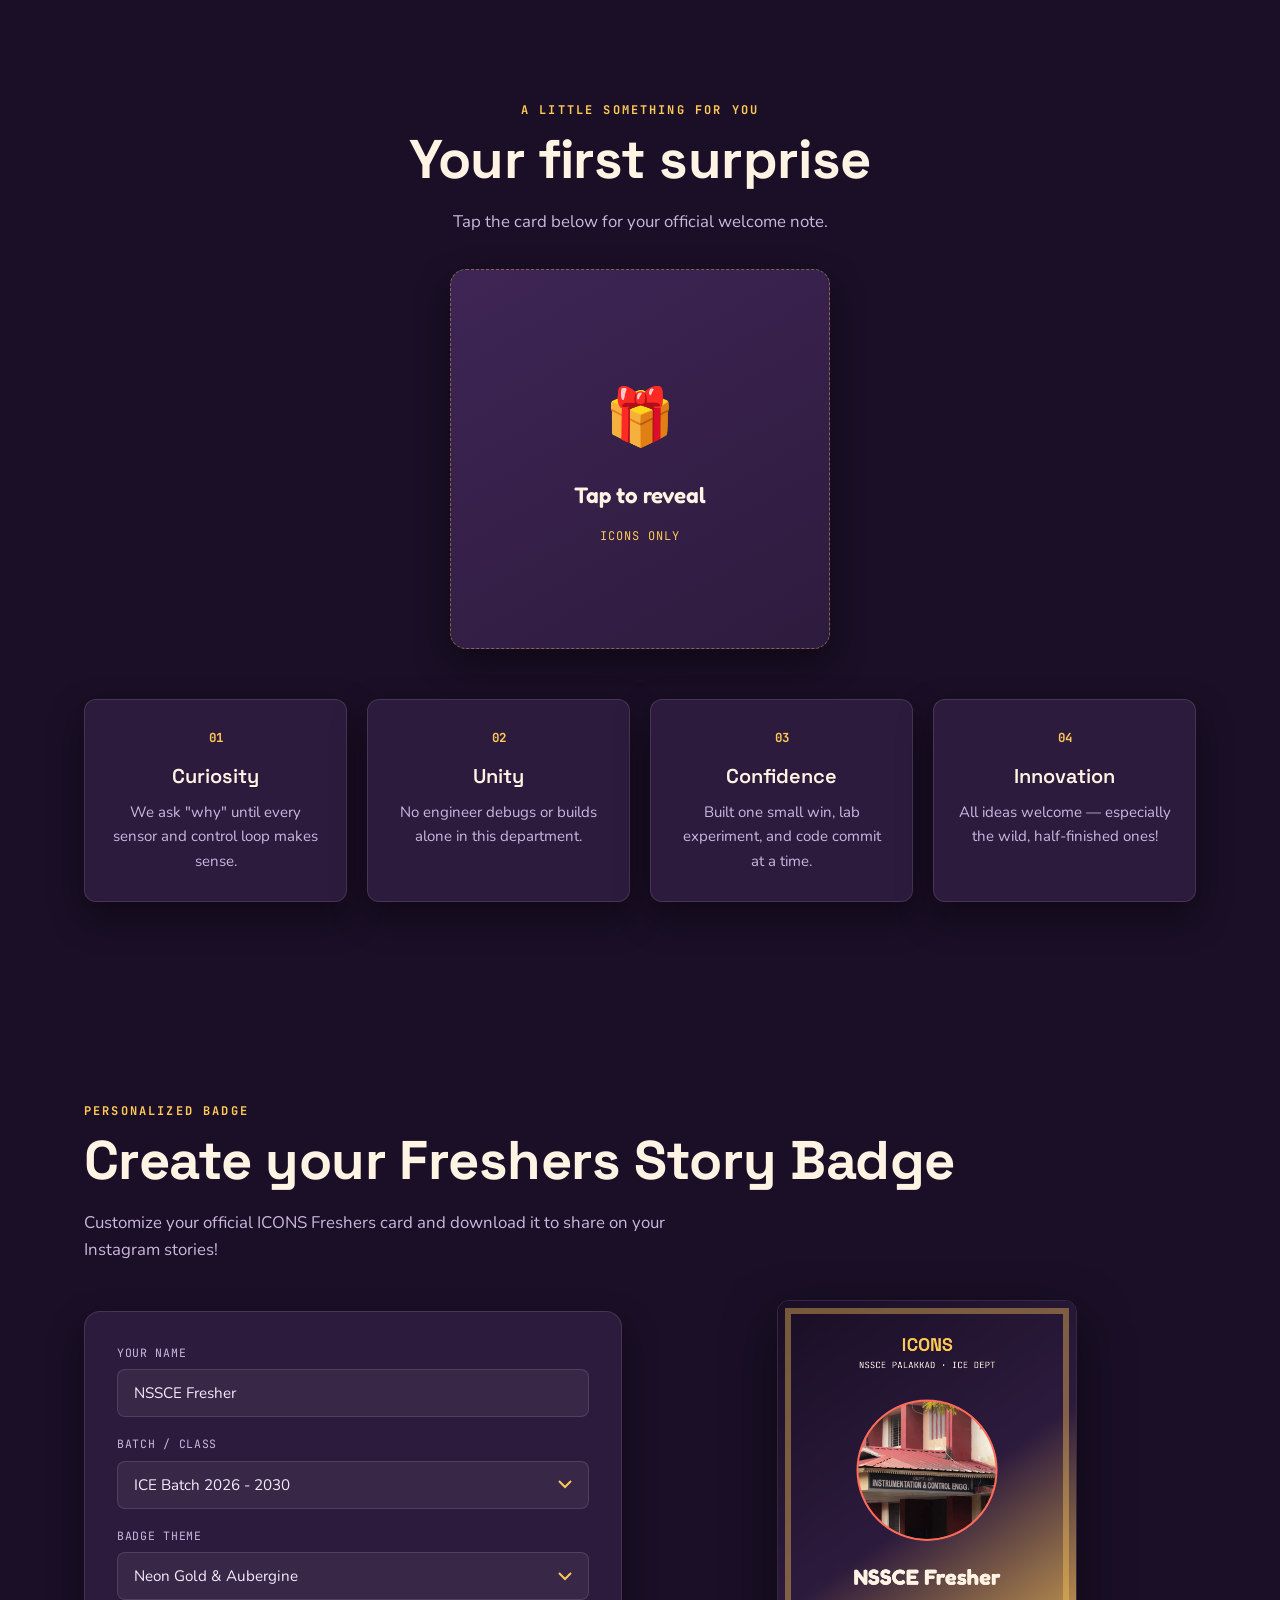
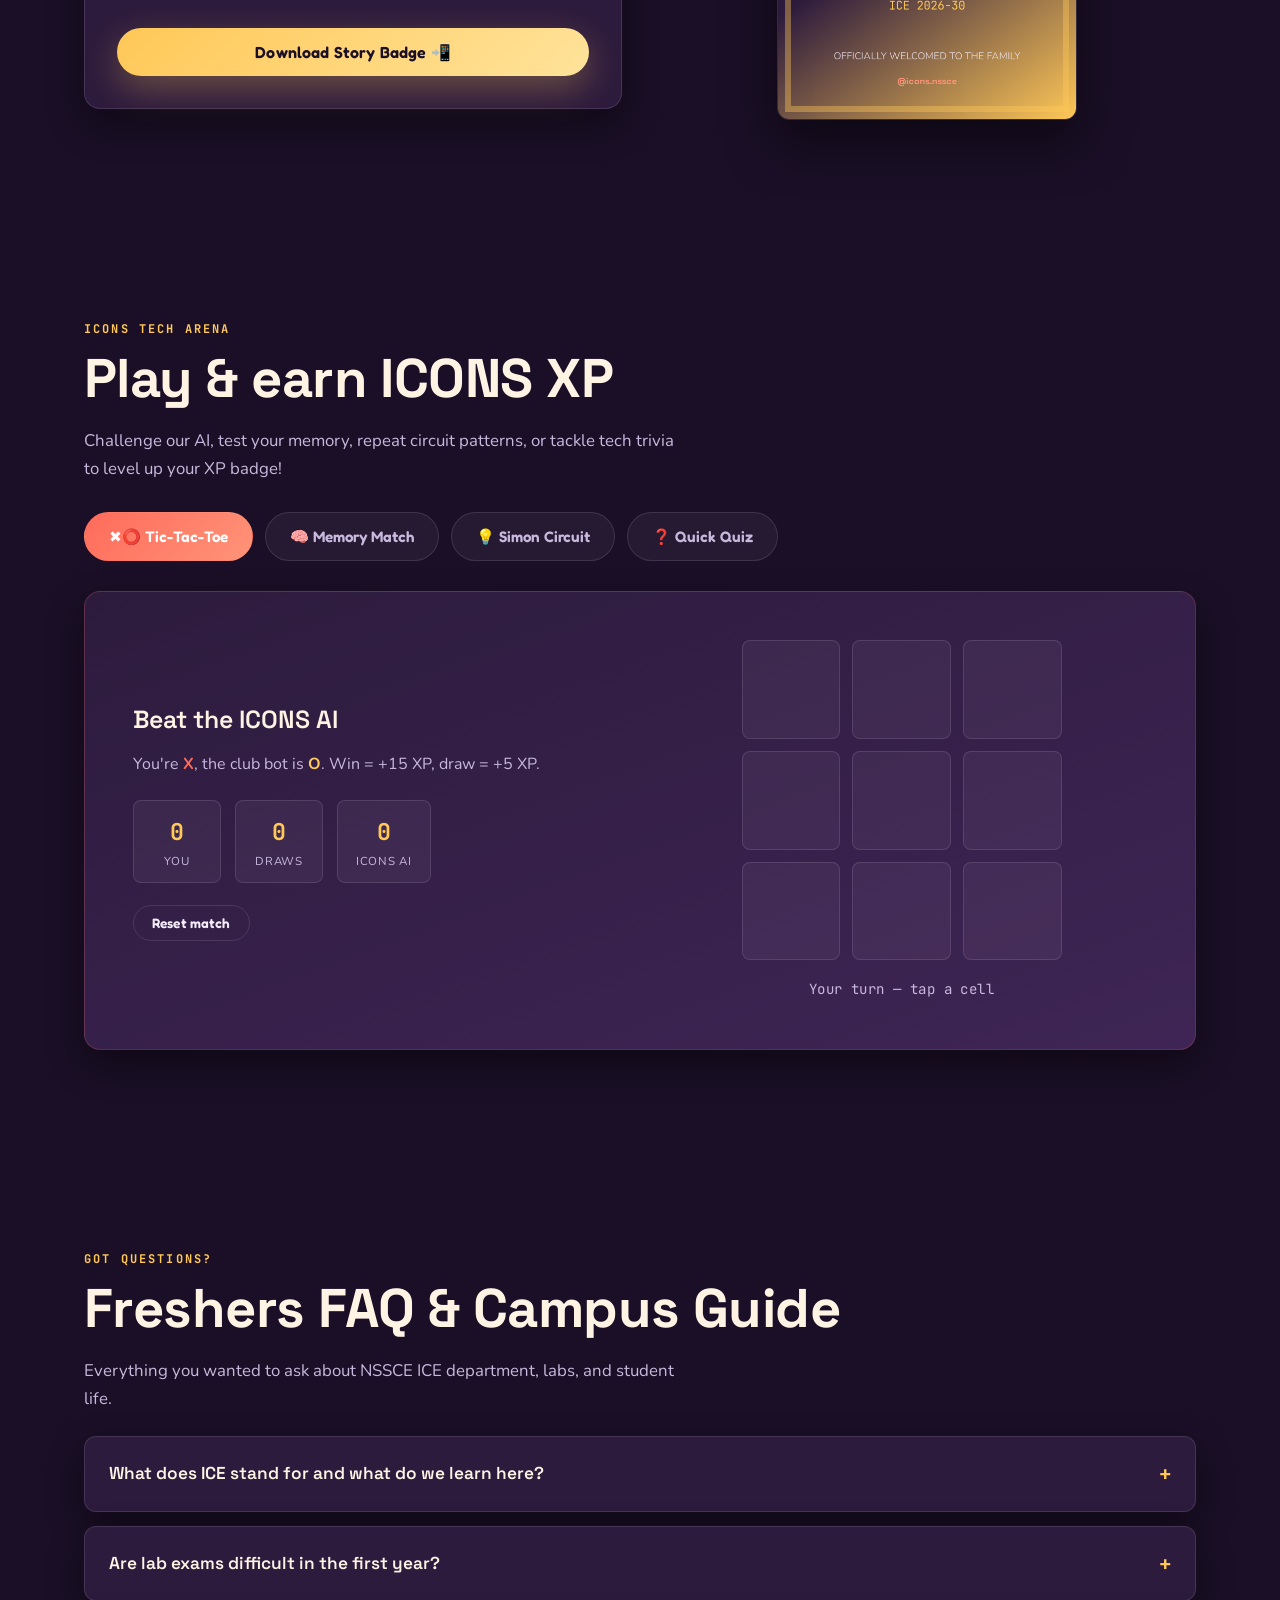
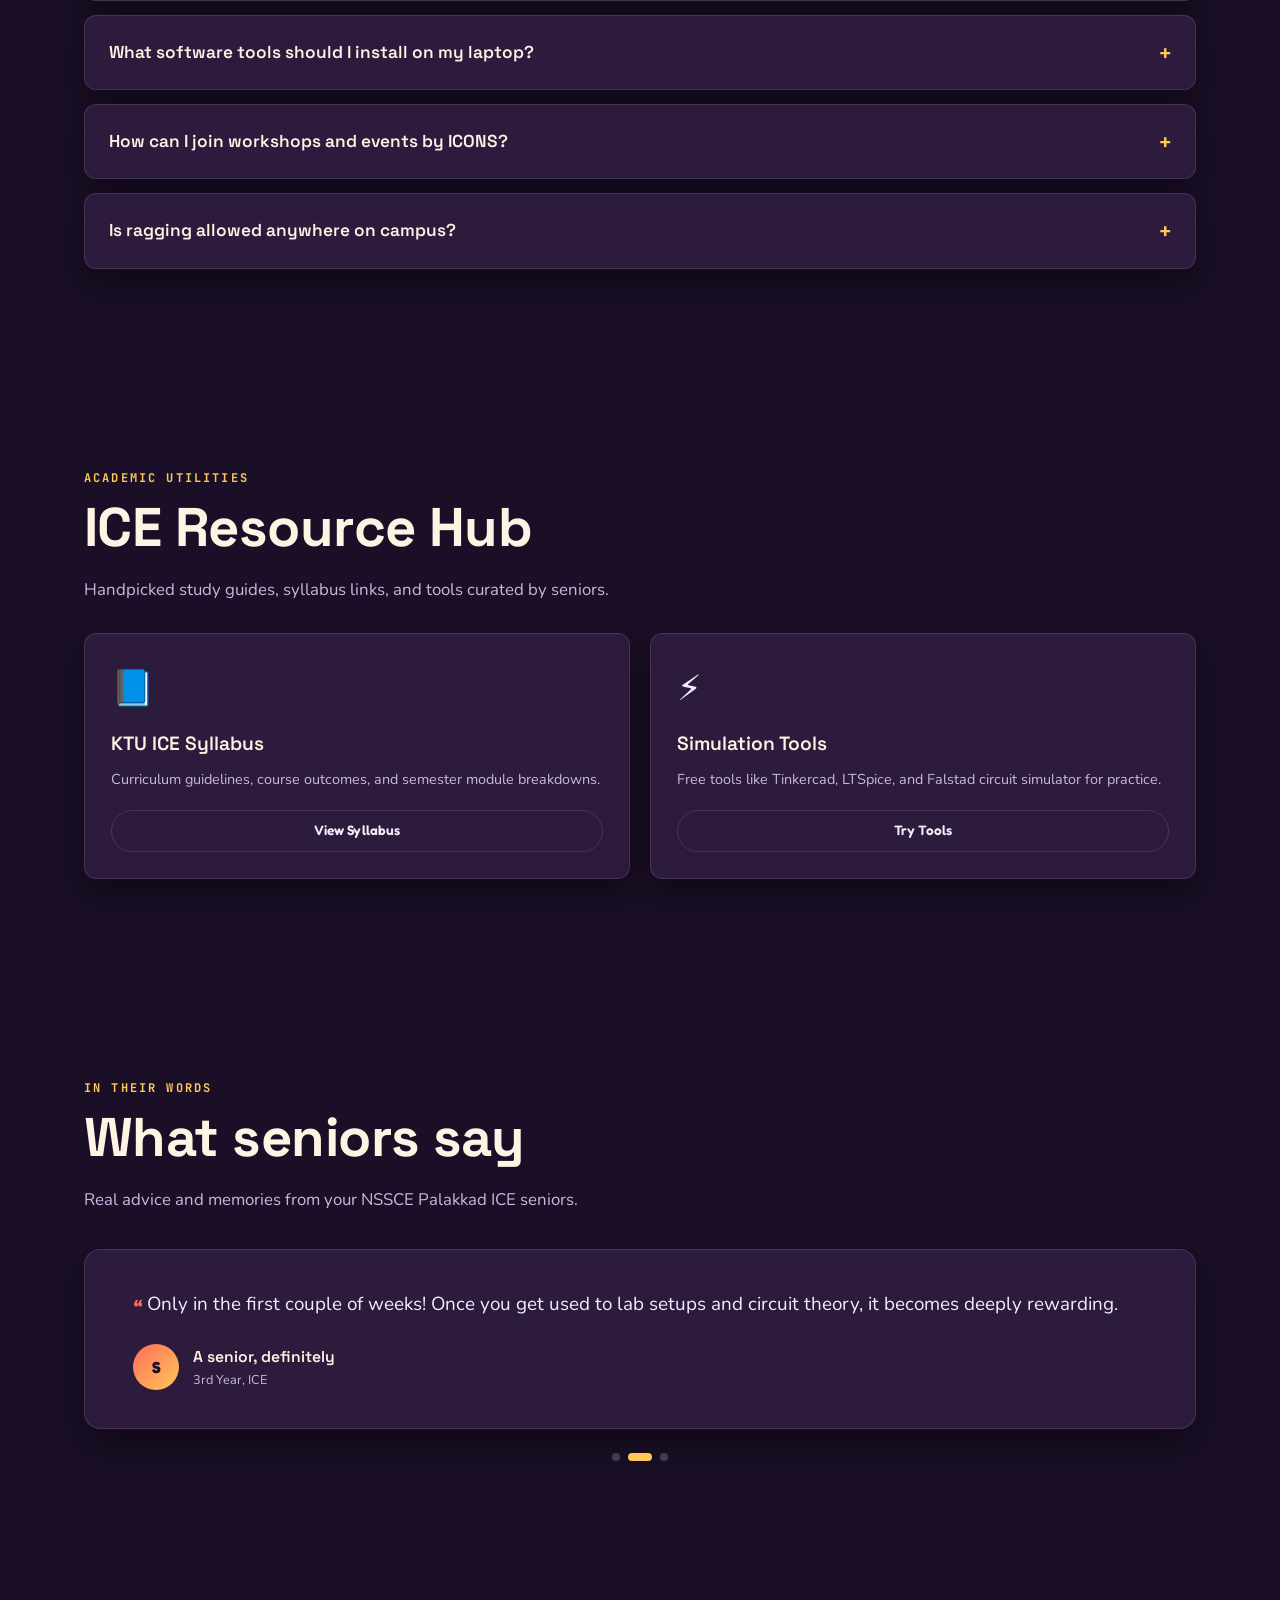
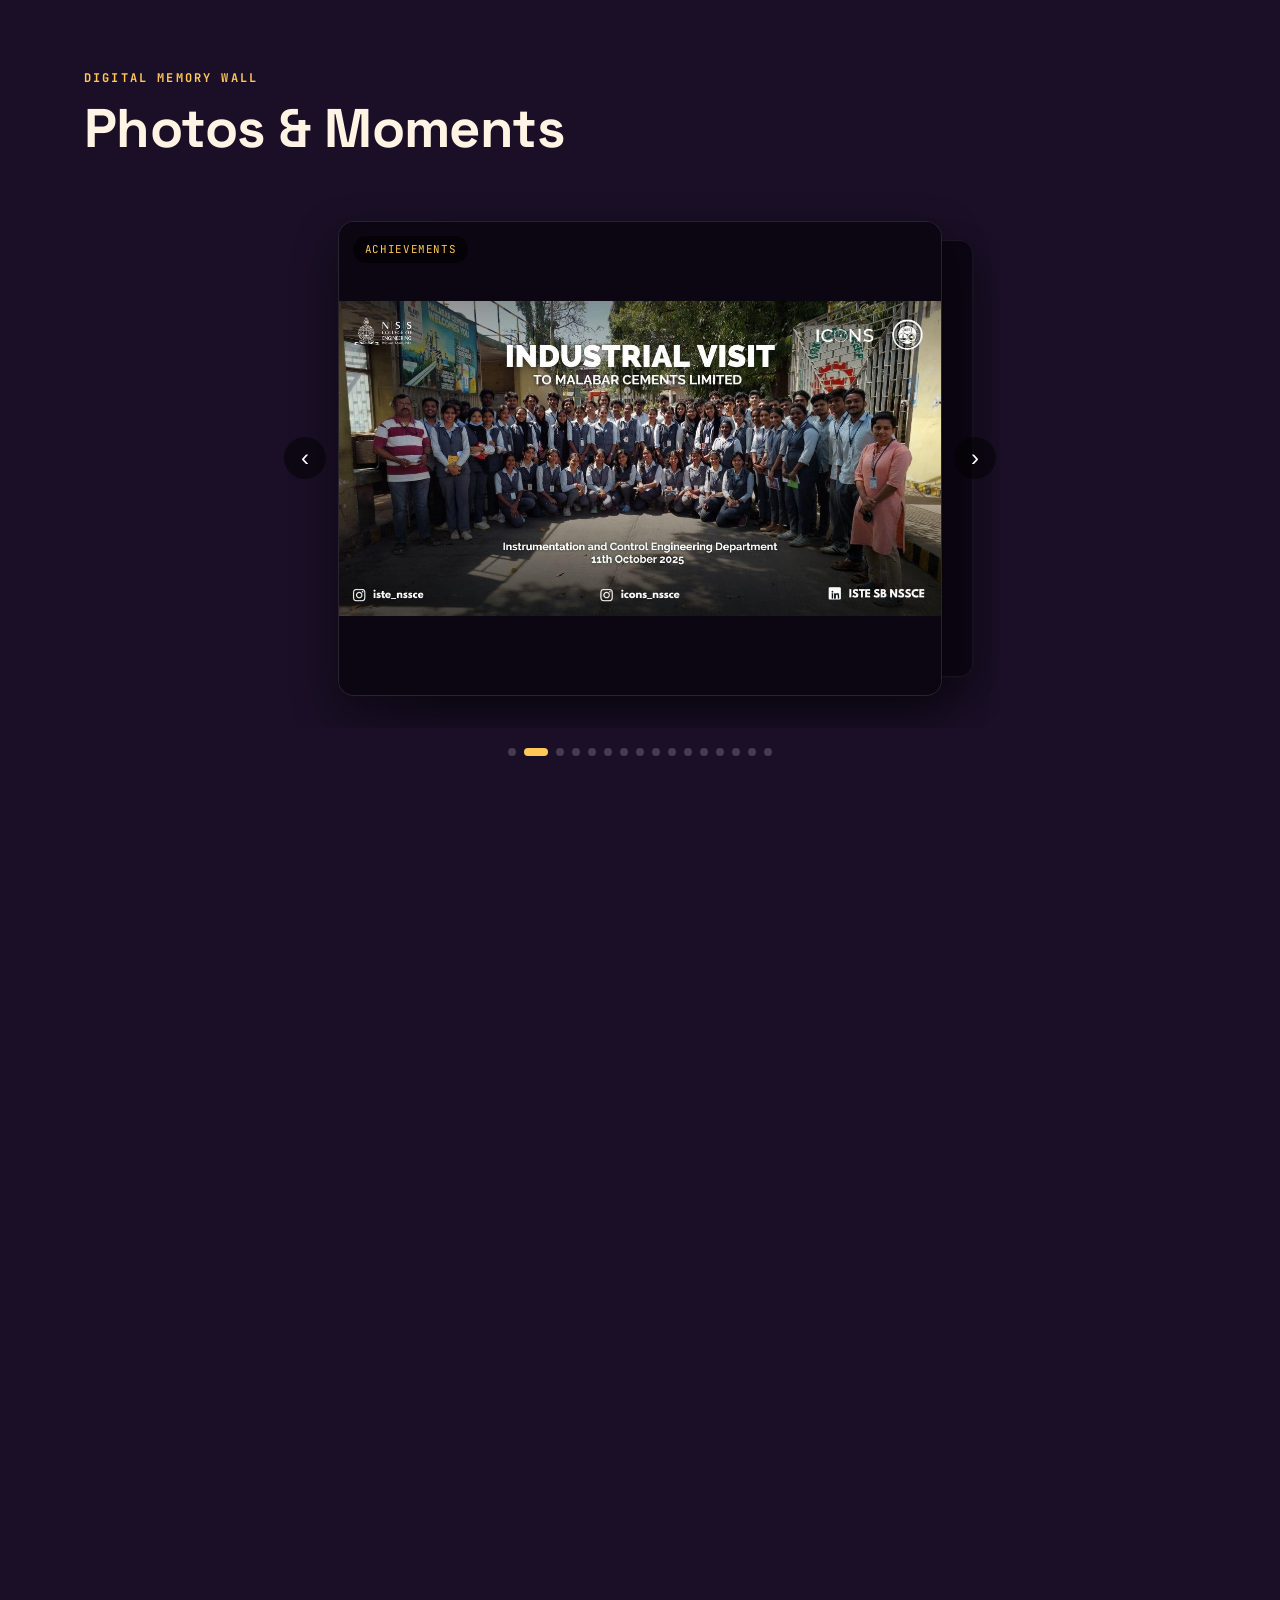
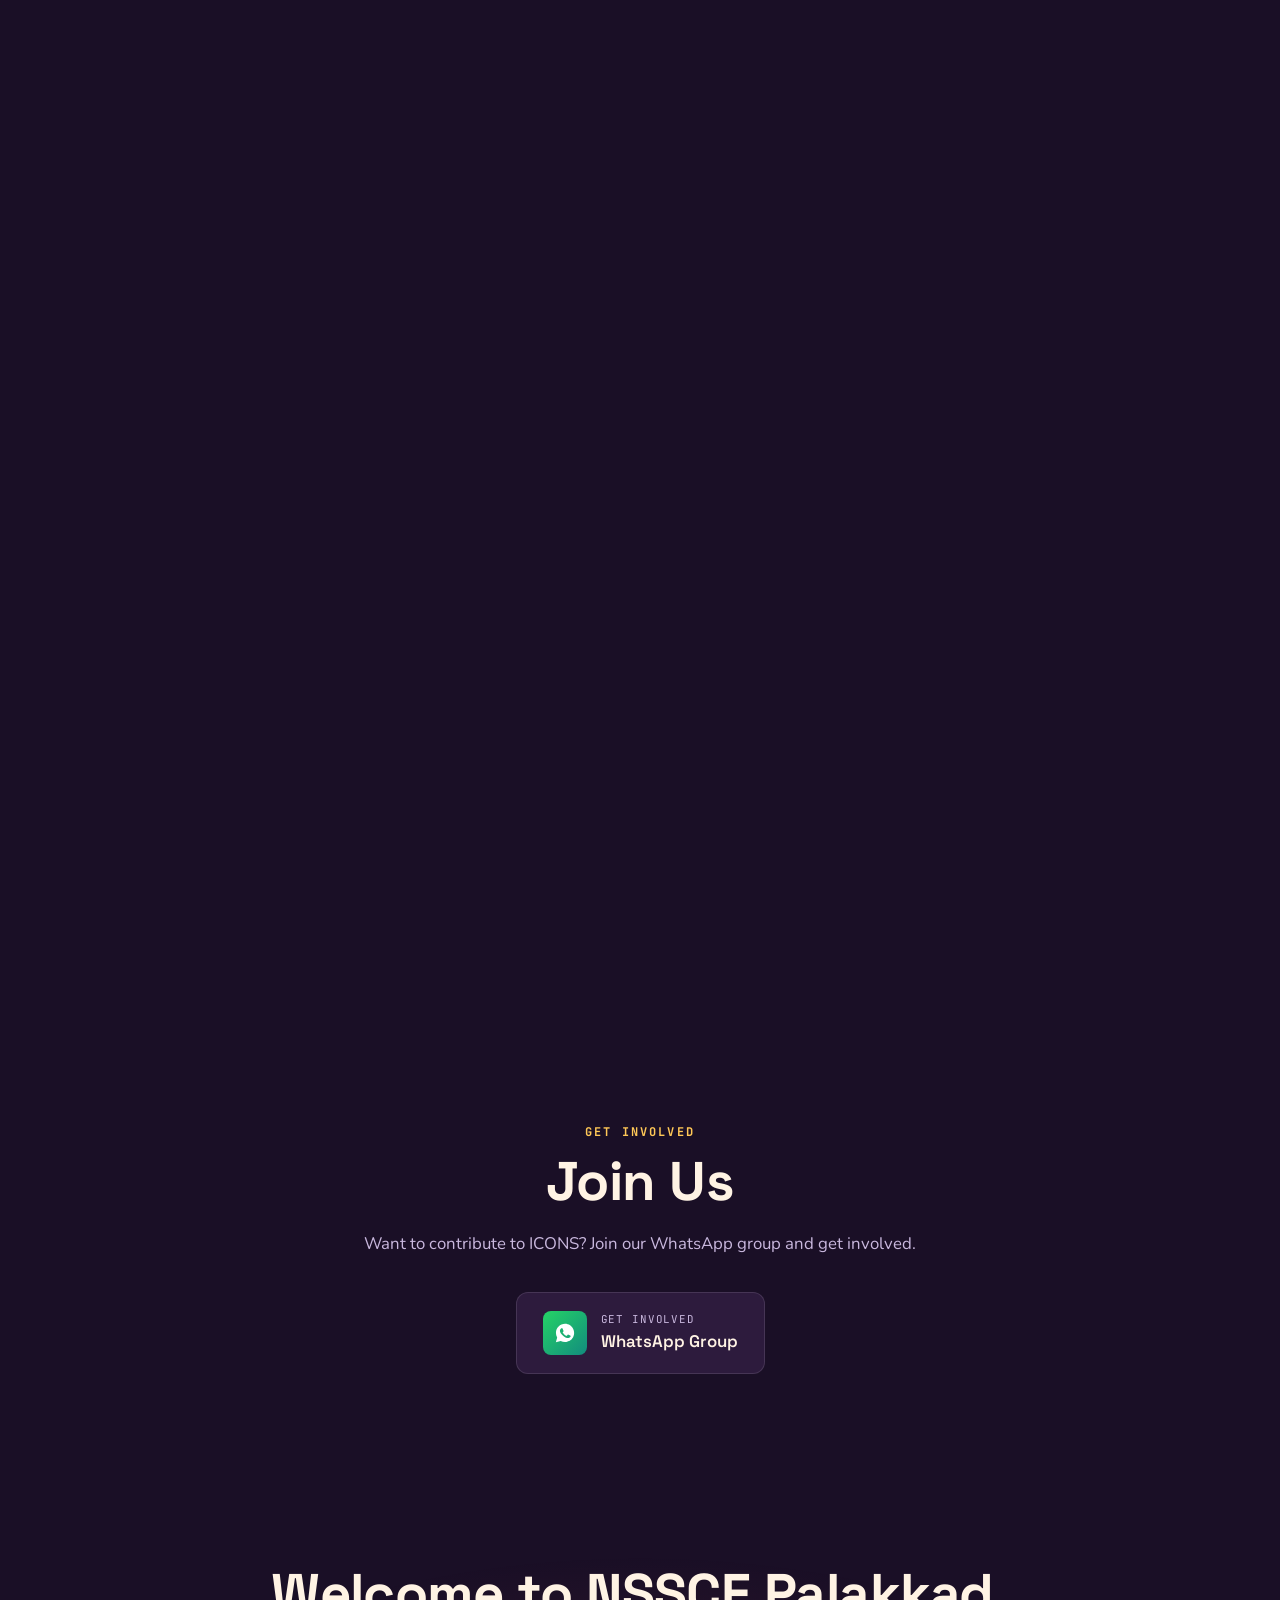
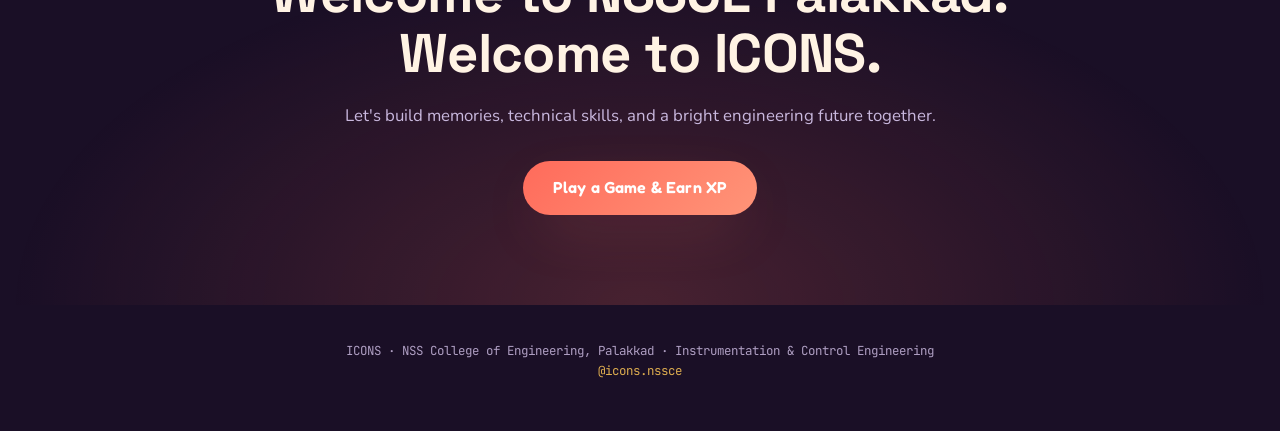
==== commit 47d54432: "Added Subpanel members to slideshow, added whatsapp link" ====
--- a/index.html
+++ b/index.html
@@ -326,8 +326,13 @@
 <section class="section" style="text-align:center;">
   <div class="eyebrow reveal">The Team</div>
   <h2 class="section-title reveal delay-1">Meet the ICONS</h2>
-  <div class="meet-icons-panel reveal delay-2">
-    <img src="img/icons_panel.png" alt="Meet the ICONS Club panel" loading="lazy">
+  <div class="slideshow reveal delay-2" id="iconsSlideshow">
+    <div class="slideshow-viewport">
+      <div class="slideshow-track" id="iconsSlideshowTrack"></div>
+      <button class="slideshow-arrow prev" id="iconsSlidePrev" aria-label="Previous photo">‹</button>
+      <button class="slideshow-arrow next" id="iconsSlideNext" aria-label="Next photo">›</button>
+    </div>
+    <div class="slideshow-dots" id="iconsSlideDots"></div>
   </div>
 </section>
 
@@ -357,6 +362,19 @@
   </div>
 </section>
 
+<!-- JOIN US -->
+<section class="section" style="text-align:center; padding-top:60px; padding-bottom:60px;">
+  <div class="eyebrow reveal">Get Involved</div>
+  <h2 class="section-title reveal delay-1">Join Us</h2>
+  <p class="section-sub reveal delay-1" style="margin:0 auto;">Want to contribute to ICONS? Join our WhatsApp group and get involved.</p>
+  <div class="social-strip reveal delay-2">
+    <a class="social-card" href="https://chat.whatsapp.com/DaCSJsSrwIVBUxGbklmOte?s=qt&p=a&ilr=4" target="_blank" rel="noopener">
+      <div class="social-icon whatsapp"><svg viewBox="0 0 24 24" xmlns="http://www.w3.org/2000/svg"><path fill="white" d="M12.04 2C6.58 2 2.13 6.45 2.13 11.91c0 1.75.46 3.45 1.32 4.95L2.05 22l5.25-1.38c1.45.79 3.08 1.21 4.74 1.21h.01c5.46 0 9.9-4.45 9.9-9.91C21.96 6.45 17.5 2 12.04 2zm5.78 14.13c-.24.68-1.4 1.32-1.93 1.4-.5.08-1.11.11-1.79-.11-.41-.13-.94-.31-1.62-.6-2.85-1.23-4.71-4.09-4.85-4.28-.14-.19-1.16-1.54-1.16-2.94 0-1.4.73-2.09 1-2.37.27-.28.58-.35.77-.35.19 0 .39 0 .56.01.18.01.42-.07.66.5.24.58.82 2 .89 2.14.07.14.12.31.02.5-.1.19-.15.31-.29.48-.14.17-.3.38-.43.51-.14.14-.29.29-.12.57.17.28.75 1.24 1.61 2.01 1.11 1 2.04 1.31 2.32 1.46.28.14.44.12.61-.07.17-.19.71-.83.9-1.11.19-.28.38-.24.64-.15.26.1 1.66.79 1.94.93.28.14.47.21.54.33.07.12.07.68-.17 1.36z"/></svg></div>
+      <div class="social-text"><div class="social-label">Get Involved</div><div class="social-handle">WhatsApp Group</div></div>
+    </a>
+  </div>
+</section>
+
 <!-- FINAL CTA -->
 <section class="final-cta reveal">
   <h2 class="section-title" style="font-size:clamp(2.1rem, 6vw, 3.4rem);">Welcome to NSSCE Palakkad.<br>Welcome to ICONS.</h2>
--- a/style.css
+++ b/style.css
@@ -376,13 +376,6 @@
 .slide-dot { width: 8px; height: 8px; border-radius: 50%; background: rgba(244, 236, 251, 0.2); cursor: pointer; border: none; transition: background .3s, width .3s; }
 .slide-dot.active { background: var(--gold); width: 24px; border-radius: 99px; }
 
-/* MEET THE ICONS */
-.meet-icons-panel {
-  margin: 30px auto 0; max-width: 900px; border-radius: 16px; overflow: hidden;
-  border: 1px solid var(--glass-border); box-shadow: var(--shadow-card); background: var(--bg-card);
-}
-.meet-icons-panel img { width: 100%; height: auto; display: block; }
-
 /* RULES */
 .rules-card { background: linear-gradient(160deg, var(--bg-card-alt), var(--bg-main)); border: 1px solid rgba(255, 107, 91, 0.3); border-radius: 16px; padding: clamp(28px, 5vw, 52px); margin-top: 30px; box-shadow: var(--shadow-card); }
 .rules-grid { display: grid; gap: 18px; grid-template-columns: repeat(auto-fit, minmax(240px, 1fr)); margin-top: 24px; }
@@ -406,6 +399,7 @@
   background: linear-gradient(135deg, #f58529, #dd2a7b, #8134af, #515bd4);
   display: flex; align-items: center; justify-content: center;
 }
+.social-icon.whatsapp { background: linear-gradient(135deg, #25D366, #128C7E); }
 .social-icon svg { width: 22px; height: 22px; }
 .social-text { text-align: left; }
 .social-label { font-family: 'JetBrains Mono', monospace; font-size: 0.68rem; letter-spacing: 0.08em; text-transform: uppercase; color: var(--ink-dim); }
